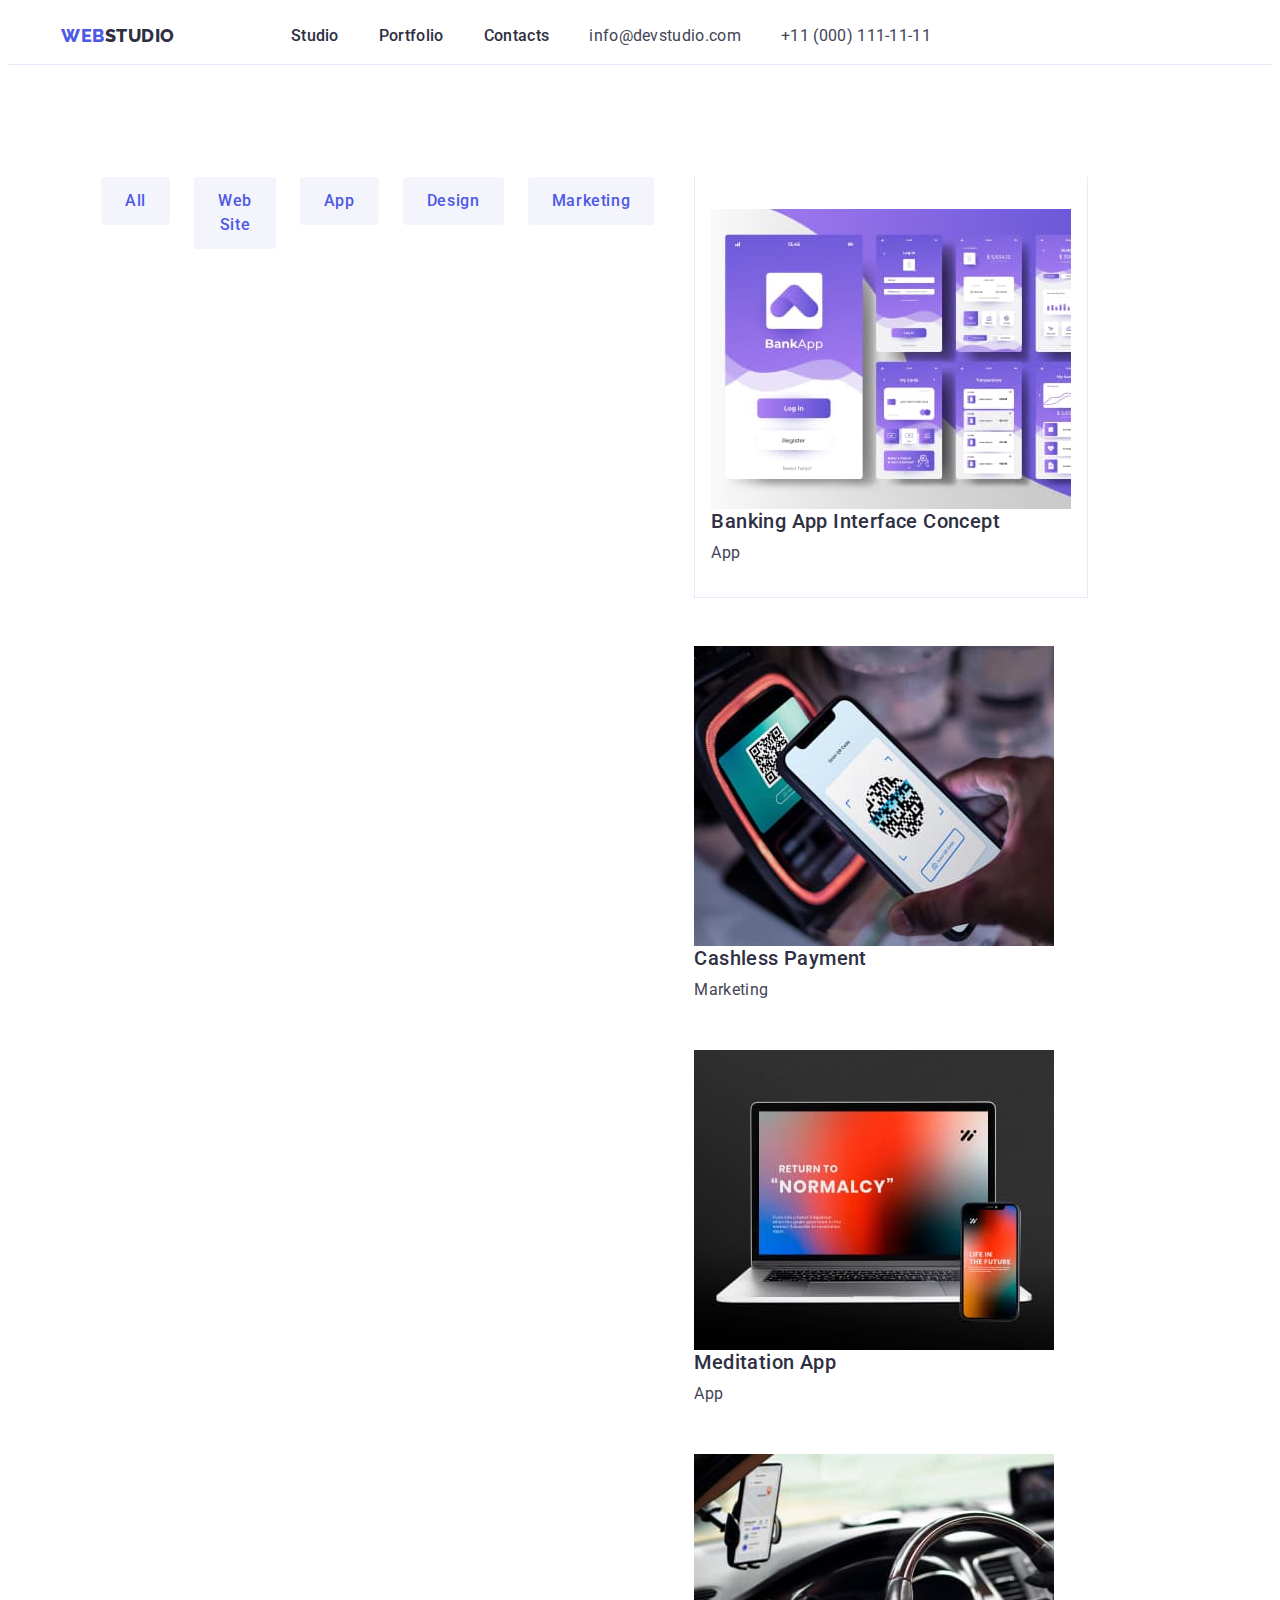
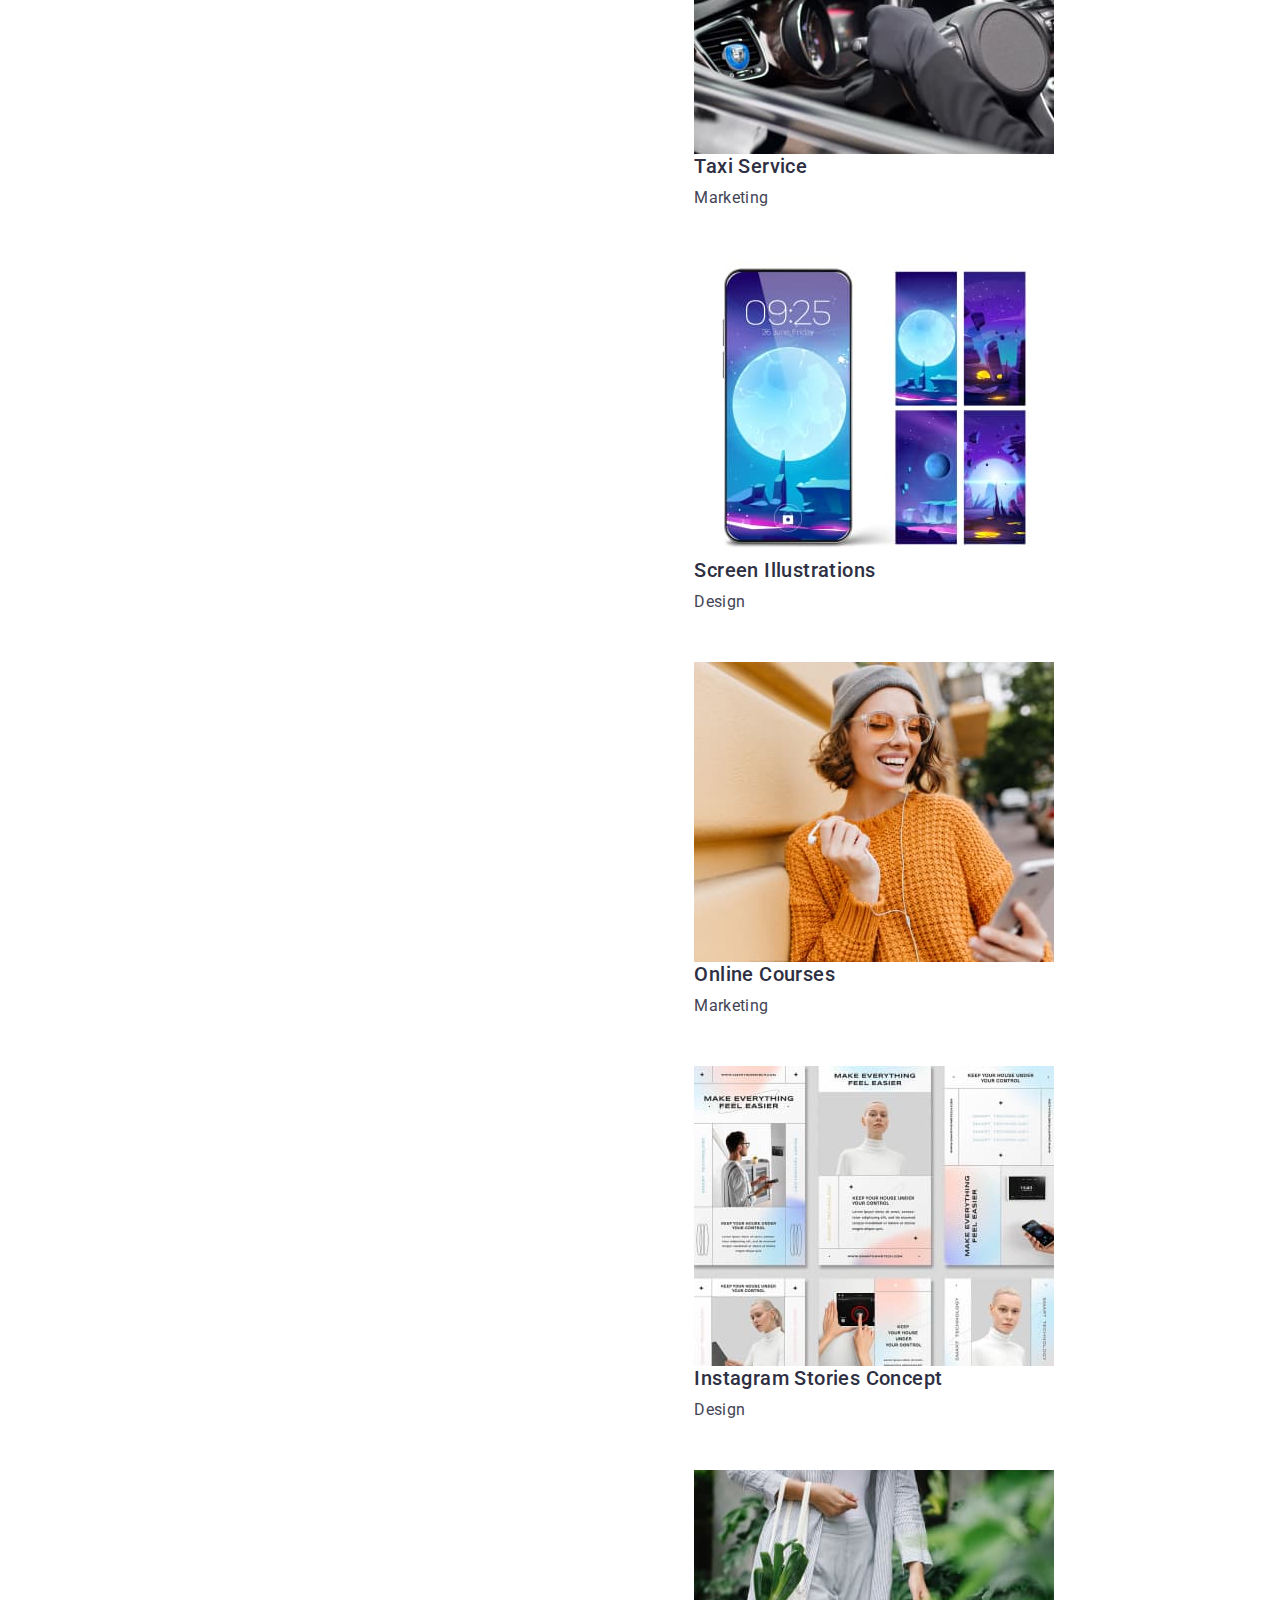
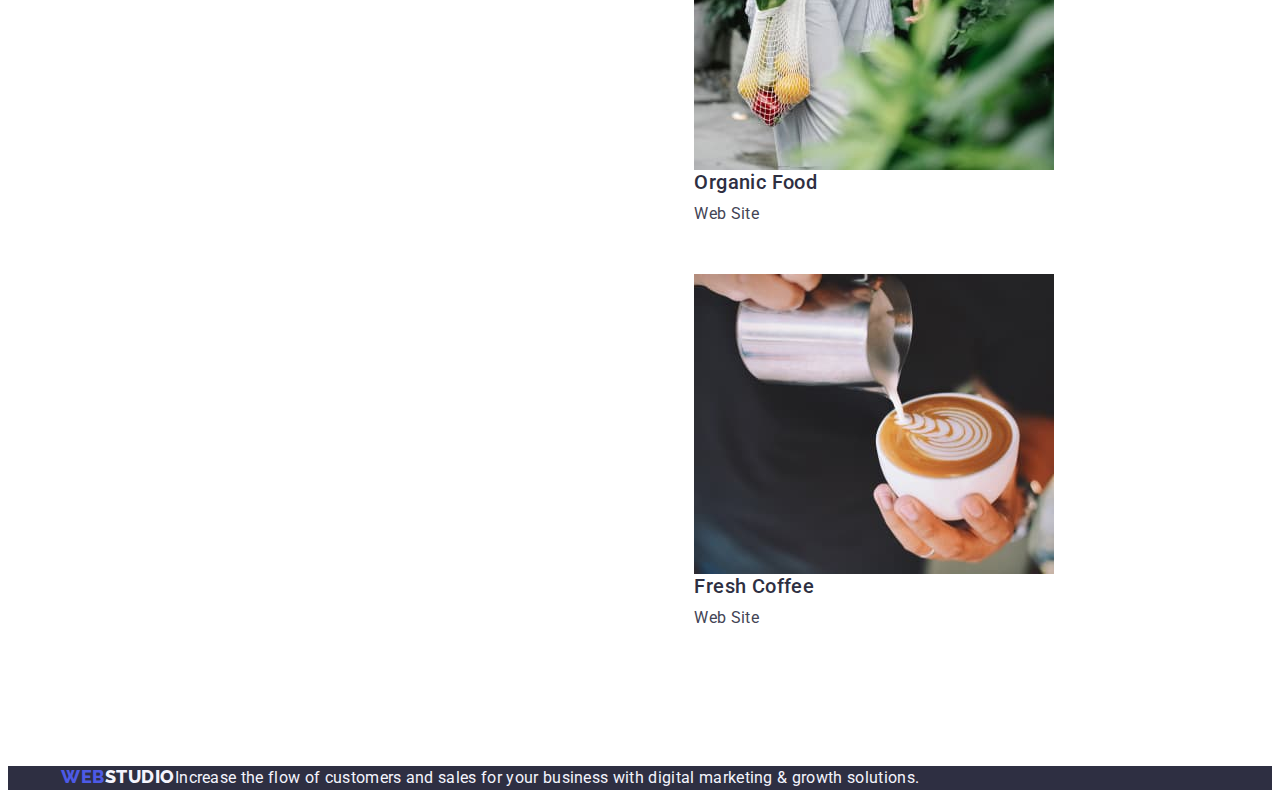
==== portfolio.html @ 286b20e5 "addtry padding" ====
<!DOCTYPE html>
<html lang="en">
<head>
    <meta charset="UTF-8">
    <meta name="viewport" content="width=device-width, initial-scale=1.0">
<link rel="stylesheet" href="https://cdnjs.cloudflare.com/ajax/libs/modern-normalize/2.0.0/modern-normalize.min.css" integrity="sha512-4xo8blKMVCiXpTaLzQSLSw3KFOVPWhm/TRtuPVc4WG6kUgjH6J03IBuG7JZPkcWMxJ5huwaBpOpnwYElP/m6wg==" crossorigin="anonymous" referrerpolicy="no-referrer" />
    <link rel="stylesheet" href="./css/styles.css">
    <link rel="preconnect" href="https://fonts.googleapis.com">
   <link rel="preconnect" href="https://fonts.gstatic.com" crossorigin>
   <link href="https://fonts.googleapis.com/css2?family=Raleway:wght@800&family=Roboto:wght@400;500;700&display=swap" rel="stylesheet">
    <title>Portfolio</title>
  
</head>
<body>
    <header class="header">
      <div class="container">
    <nav class="header-navigation">
        <a href="./portfolio.html" class="header-logo link">Web<span class="header-logo-studio">Studio</span></a>
        <ul class="header-menu-list list">
          <li class="header-menu-item"><a href="./index.html" class="header-menu-link link">Studio</a></li>
          <li class="header-menu-item"><a  href="./portfolio.html" class="header-menu-link link">Portfolio</a></li>
          <li class="header-menu-item"><a  href="" class="header-menu-link link">Contacts</a></li>
        </ul>
      </nav>       
      <address class="header-address">
        <ul class="header-address-list list">
          <li class="header-address-item">
            <a href="mailto:info@devstudio.com" class="header-address-link link">info@devstudio.com</a>
          </li >
          <li class="header-address-item">
            <a href="tel:+110001111111" class="header-address-link link"> +11 (000) 111-11-11</a></li>
        </ul>
      </address> 
      </div>  
    </header>
    <main class="main">
       
        <!-- section 1 -->
        <section class="hero">
          <div class="container">
    <h1  class="visually-hidden">buttons</h1>
        <ul class="section-button-list list">
            <li class="button-item-all"><button class="button-all" type="button">All</button></li>
            <li class="button-item"><button class="button-all" type="button">Web Site</button></li>
            <li class="button-item"><button class="button-all" type="button">App</button></li>
            <li class="button-item"><button class="button-all" type="button">Design</button></li>
            <li class="button-item"><button class="button-all" type="button">Marketing</button></li>
        </ul>        
    
        
        <!-- Section 2 -->
    
            <ul class="main-section-list list">
                <li class="main-section-item">
                <div class="div-pictures">
                    <a class="main-section-link link" href="">
                    <img src="./images/stepbystep.jpg" alt="screens" width="360" height="300">
                <h2 class="section-picture-title">Banking App Interface Concept</h2>
            <p class="section-picture-text">App</p></div></a>
                </li>

                <li class="main-section-item">
                  <a class="main-section-link link" href="">
                    <img src="./images/twosmartphons.jpg" alt="smartphons" width="360" height="300">
                <h2 class="section-picture-title">Cashless Payment</h2>
            <p class="section-picture-text">Marketing</p></a></li>

                <li class="main-section-item">
                  <a class="main-section-link link" href="">
                    <img src="./images/laptop.jpg" alt="laptop" width="360" height="300">
                    <h2 class="section-picture-title">Meditation App</h2>
                    <p class="section-picture-text">App</p></a></li>

                <li class="main-section-item">
                  <a class="main-section-link link" href="">
                    <img src="./images/carinside.jpg" alt="carinside" width="360" height="300">
                <h2 class="section-picture-title">Taxi Service</h2>
                <p class="section-picture-text">Marketing</p></a></li>

                <li class="main-section-item">
                  <a class="main-section-link link" href="">
                    <img src="./images/smartphonscreen.jpg" alt="smartphonscreen" width="360" height="300">
                    <h2 class="section-picture-title">Screen Illustrations</h2>
                    <p class="section-picture-text">Design</p></a></li>

                <li class="main-section-item">
                  <a class="main-section-link link" href="">
                    <img src="./images/girl.jpg" alt="girl" width="360" height="300">
                    <h2 class="section-picture-title">Online Courses</h2>
                    <p class="section-picture-text">Marketing</p></a></li>

                <li class="main-section-item">
                  <a class="main-section-link link" href="">
                    <img src="./images/instagram.jpg" alt="screens" width="360" height="300">
                    <h2 class="section-picture-title">Instagram Stories Concept</h2>
                    <p class="section-picture-text">Design</p></a></li>
 
                <li class="main-section-item">
                  <a class="main-section-link link" href="">
                    <img src="./images/food.jpg" alt="food" width="360" height="300">
                    <h2 class="section-picture-title">Organic Food</h2>
                    <p class="section-picture-text">Web Site</p></a></li>

                <li class="main-section-item">
                  <a class="main-section-link link" href="">
                    <img src="./images/coffee.jpg" alt="coffee" width="360" height="300">
                    <h2 class="section-picture-title">Fresh Coffee</h2>
                    <p class="section-picture-text">Web Site</p></a></li>
            </ul>
      
        </section>
       </div>
    </main>
    <footer class="footer">
      <div class="container">
      <a class="footer-link link" href="./index.html">Web<span class="footer-link-studio">Studio</span></a>
      <p class="footer-text">
        Increase the flow of customers and sales for your business with digital
        marketing & growth solutions.
      </p>
      </div>
    </footer>

</body>
</html>
---- css/styles.css ----
:root{--primary-font: 'Roboto', sans-serif; --logo-font: 'Raleway', sans-serif;

    --color-slate: #434455;
    --color-navyblue:#2E2F42;
    --color-white: #FFFFFF;
    --color-iris: #4D5AE5;
    --color-cloud: #F4F4FD;
    --color-ocean: #404BBF;
    --color-green:#31d0aa;
    --color-ligth-slate:#8e8f99;
    --color-corn-flower:#e7e9fc;
    --color-navy-blue-modal:#2e2f42;
    --color-grey:#2e2f42;
    --color-dairy:#fcfcfc;

}

.container { 
width: 1158px;
margin:0 auto;
padding-left:15px; 
padding-right:15px;  
display: flex; 
}
 


.visually-hidden {
position: absolute;
width: 1px;
height: 1px;
margin: -1px;
border: 0;
padding: 0;
white-space: nowrap;
clip-path: inset(100%);
clip: rect(0 0 0 0);
overflow: hidden;
}



body {
    font-family:
        'Roboto', sans-serif;
    color:var(--color-slate);
    background-color: var(--color-white);
}

img {display:block;}

.list {
list-style: none;
}
.link {
 text-decoration: none;}
 p,
 h1,
 h2,
 h3,
 h4,
 h5,
 h6 {
    margin-top: 0;
    margin-bottom: 0;
    padding-left: 0;
 }

/* ----------------HEADER-------------------------- */

.header{border-bottom: 1px solid #e7e9fc}

.header-logo{color:var(--color-iris);
    font-family: "Raleway", sans-serif;
    font-size: 18px;
    font-weight: 800;
    line-height: 1.17;
    letter-spacing: 0.03em;
    text-transform: uppercase;
    margin-right:76px;}

.header-logo-studio{color:var(--color-grey);
}
.header-menu-link {color:var(--color-grey);
    font-size: 16px;
    font-weight: 500;
    line-height: 1.5;
    letter-spacing: 0.02em;
    padding: 24px 0;}


    address{font-style:normal;}

.header-menu-link:hover{color: var(--color-ocean);}
.header-menu-link:focus{color: var(--color-ocean);}


.header-address-link:hover{color: var(--color-ocean);}
.header-address-link:focus{color:var(--color-ocean);} 

.header-navigation
{display:flex;
align-items:center; 
}
.header-menu-list .list{

}

.header-menu-item
{
}

.header-address-list
{display:flex;
gap: 40px;}

.header-html .container{

}
   
    
.header-menu-list{
    display:flex;
    gap: 40px;
}
    /* --------------hero-BUTTONS------------------------ */



.section-one {
    background-color:var(--color-navy-blue-modal);
    padding: 188px 0;
}

    .main-one-title{color:var(--color-white);
        text-align: center;
        font-size: 56px;
        line-height: 1.07;
        letter-spacing: 0.02em;
        max-width: 496px;}





   
        .section-one-button{color:var(--color-white);
            font-size: 16px;
            font-family:inherit;
            font-weight: 500;
            line-height: 1.5;
            letter-spacing: 0.04em;
        background-color: var(--color-iris);
        cursor: pointer;
        min-width: 169px;
        height: 56px;
        border:none;
        border-radius: 4px;
    }

        .section-one-button:hover{background-color: var(--color-ocean);}
        .section-one-button:focus{background-color: var(--color-ocean);}

                

        /*------------------ SECTION-TWO----------------- */

        .advantages{
            padding: 120px 0;
        }

.advantages-subtitle{color:var(--color-grey);
    font-size: 20px;
    font-weight: 500;
    line-height: 1.2;
    letter-spacing: 0.02em;
margin-bottom:8px;}


.advantages-text{

    font-size: 16px;
    line-height: 1.5;
    letter-spacing: 0.02em;}

    .advantages-list{
        display:flex;
        gap: 24px;  
    }
    .advantages-item
    {calc((100% - 72px) / 4);
    }

    /* SECTION------THREE----DOING----- */
    .doing{padding-bottom: 120px;}

    .doing-title{color:var(--color-navy-blue-modal);
        text-align: center;
    
        font-size: 36px;
        line-height: 1.11;
        letter-spacing: 0.02em;
        text-transform: capitalize;
        margin-bottom: 72px;}

    .doing-list .list{display: flex;
    gap: 24px;}

        /* SECTION ----FOUR--- OUR--TEAM---- */

    .team{background-color:var(--color-cloud);
    padding:120px 0;}

 .team-title{color:var(--color-navy-blue-modal);
    text-align: center;
    font-size: 36px;
    line-height: 1.11;
    letter-spacing: 0.02em;
    text-transform: capitalize;
    margin-bottom: 72px;
}

    .team-item{background-color:var(--color-white);
    border-radius: 0px 0px 4px 4px;
}

    .team-subtitle{
        color: var(--color-grey);
        text-align: center;
        font-size: 20px;
        font-weight: 500;
        line-height: 1.2;
        letter-spacing: 0.02em;
        margin-bottom: 8px;}

      .team-text{line-height: 1.5;
        letter-spacing: 0.02em;
    text-align:center;}

        .team-list .list{
            display:flex;
            gap:24px;

        }
        .name{
            padding:32px o;
        }


/* ----------FOOTER--------------- */


.footer{
    background: var(--color-navy-blue-modal);}

.footer-link {
    color:var(--color-iris);
    font-family: "Raleway", sans-serif;
    font-size: 18px;
    font-weight: 800;
    line-height: 1.17;
    letter-spacing: 0.03em;
    text-transform: uppercase;
}

.footer-link-studio{
    color: var(--color-cloud);
}
.footer-text{color:var(--color-cloud);
    font-size: 16px;
    line-height: 1.5;
    letter-spacing: 0.02em;}









/*-----------------PORTFOLIO---------------------------- */

/* ----------------HEADER------------------------------- */

.header-address-link {color:var(--color-slate);

    font-size: 16px;
    font-weight: 400;
    line-height: 1.5;
    letter-spacing: 0.02em;}


/* MAIN SECTION-----BUTTONS---------------------- */
.button-all {
    color: var(--color-iris);
    font-family:inherit;
    font-size: 16px;
    font-weight: 500;
    line-height: 1.5;
    letter-spacing: 0.04em;
    background-color: var(--color-cloud);
    cursor: pointer;
}
.button-all:hover {color: var(--color-white); background-color:var(--color-ocean);}
.button-all:focus {color: var(--color-white); background-color:var(--color-ocean);}







/* ------------MAIN SECTION---------NINE----PICTURES---------- */

 .section-picture-title {
     color:var(--color-grey);
     font-size: 20px;
     font-weight: 500;
     line-height: 1.2;
     letter-spacing: 0.02em;
     margin-bottom: 8px;
 }

 .section-picture-text{color:var(--color-slate);

    font-size: 16px;
    line-height: 1.5;
    letter-spacing: 0.02em;}

    .hero{padding-top: 96px;
        padding-bottom: 120px;
    }

    .section-button-list{
        display: flex;
        justify-content: center;
        gap: 24px;
        margin-bottom: 72px;
    }
    .button-all{
      padding: 12px 24px;
      border: 1px solid color: var(--color-corn-flower);
      border-radius: 4px;}

    
    .button-item-all:hover{border: 1px solid transparent}
     
    .button-item-all:focus {border: 1px solid transparent}

    .main-section-list {
        display: flex;
        flex-wrap: wrap;
        column-gap: 24px;
        row-gap: 48px;
    } 

    .main-section-item {width: calc ((100% - 48px) / 3);}

    .div-pictures{
        padding: 32px 16px;
        border: 1px solid var(--color-corn-flower);
        border-top: none;
    }
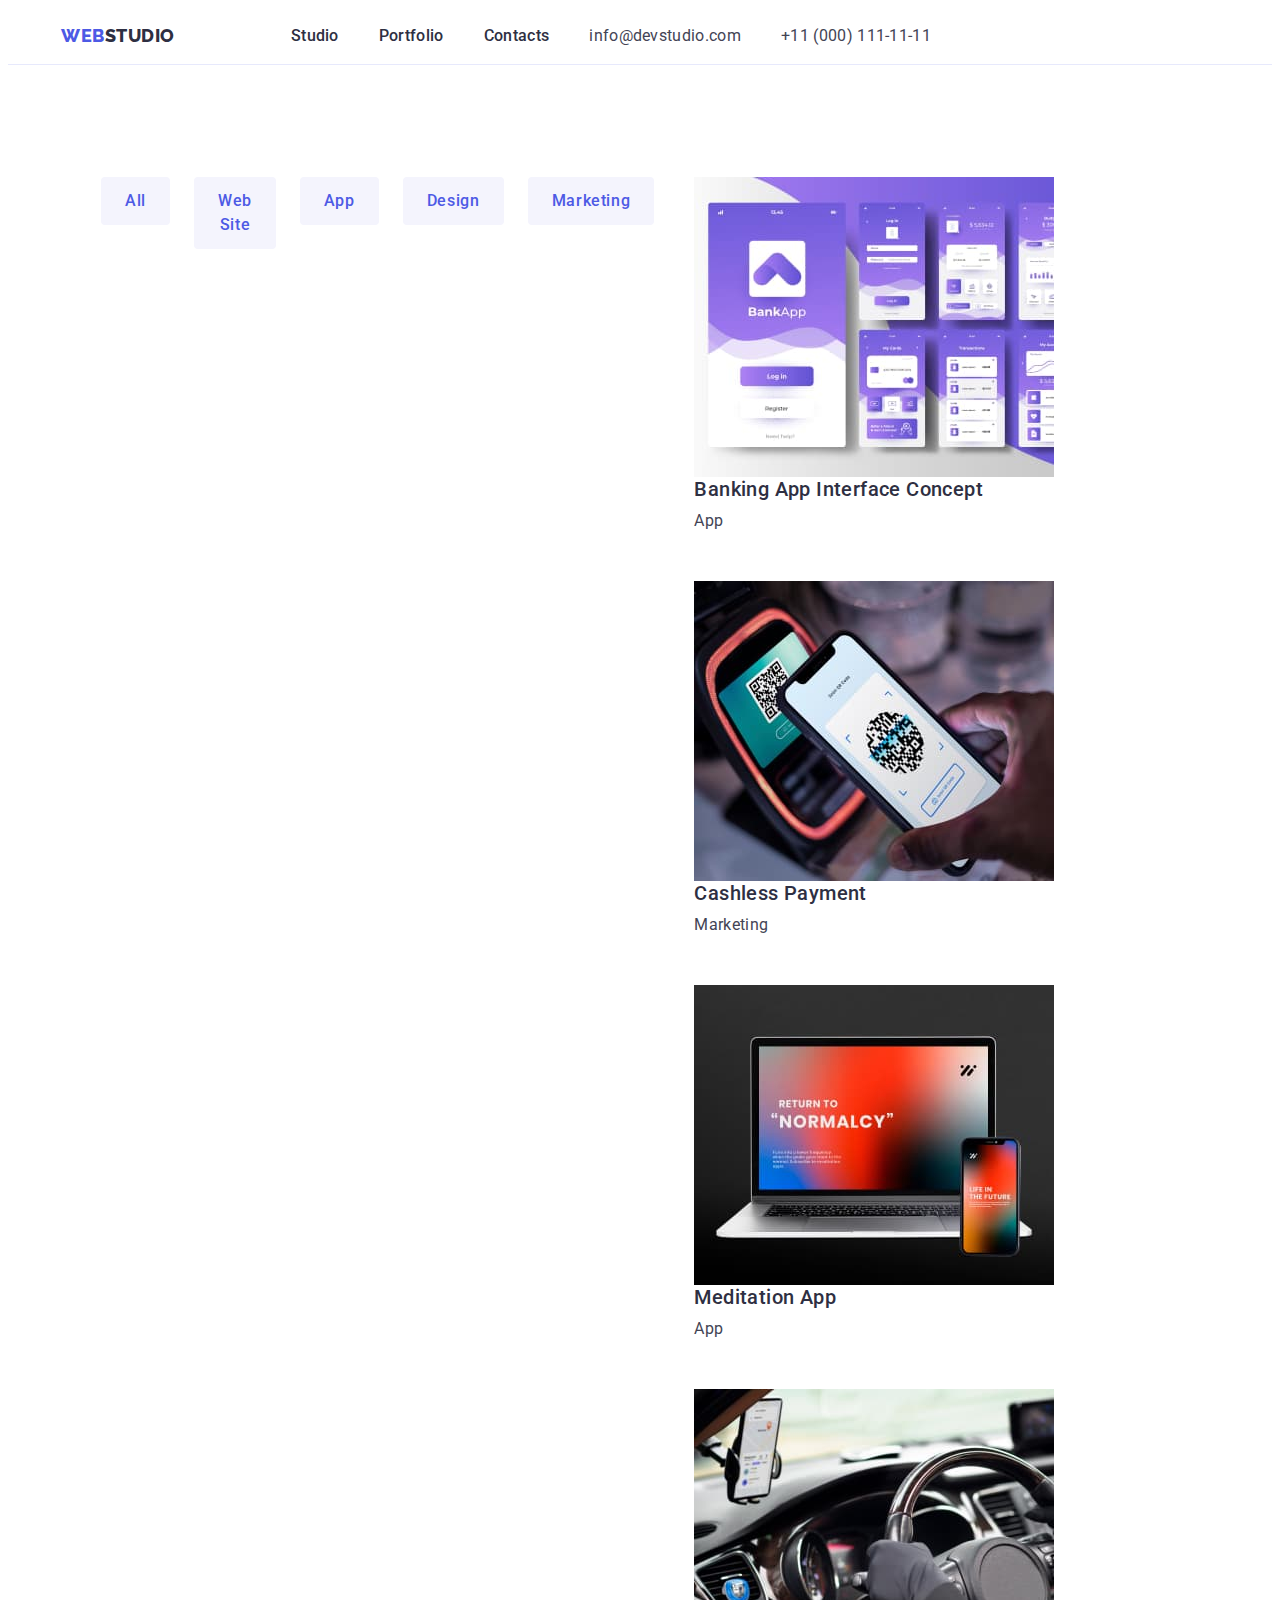
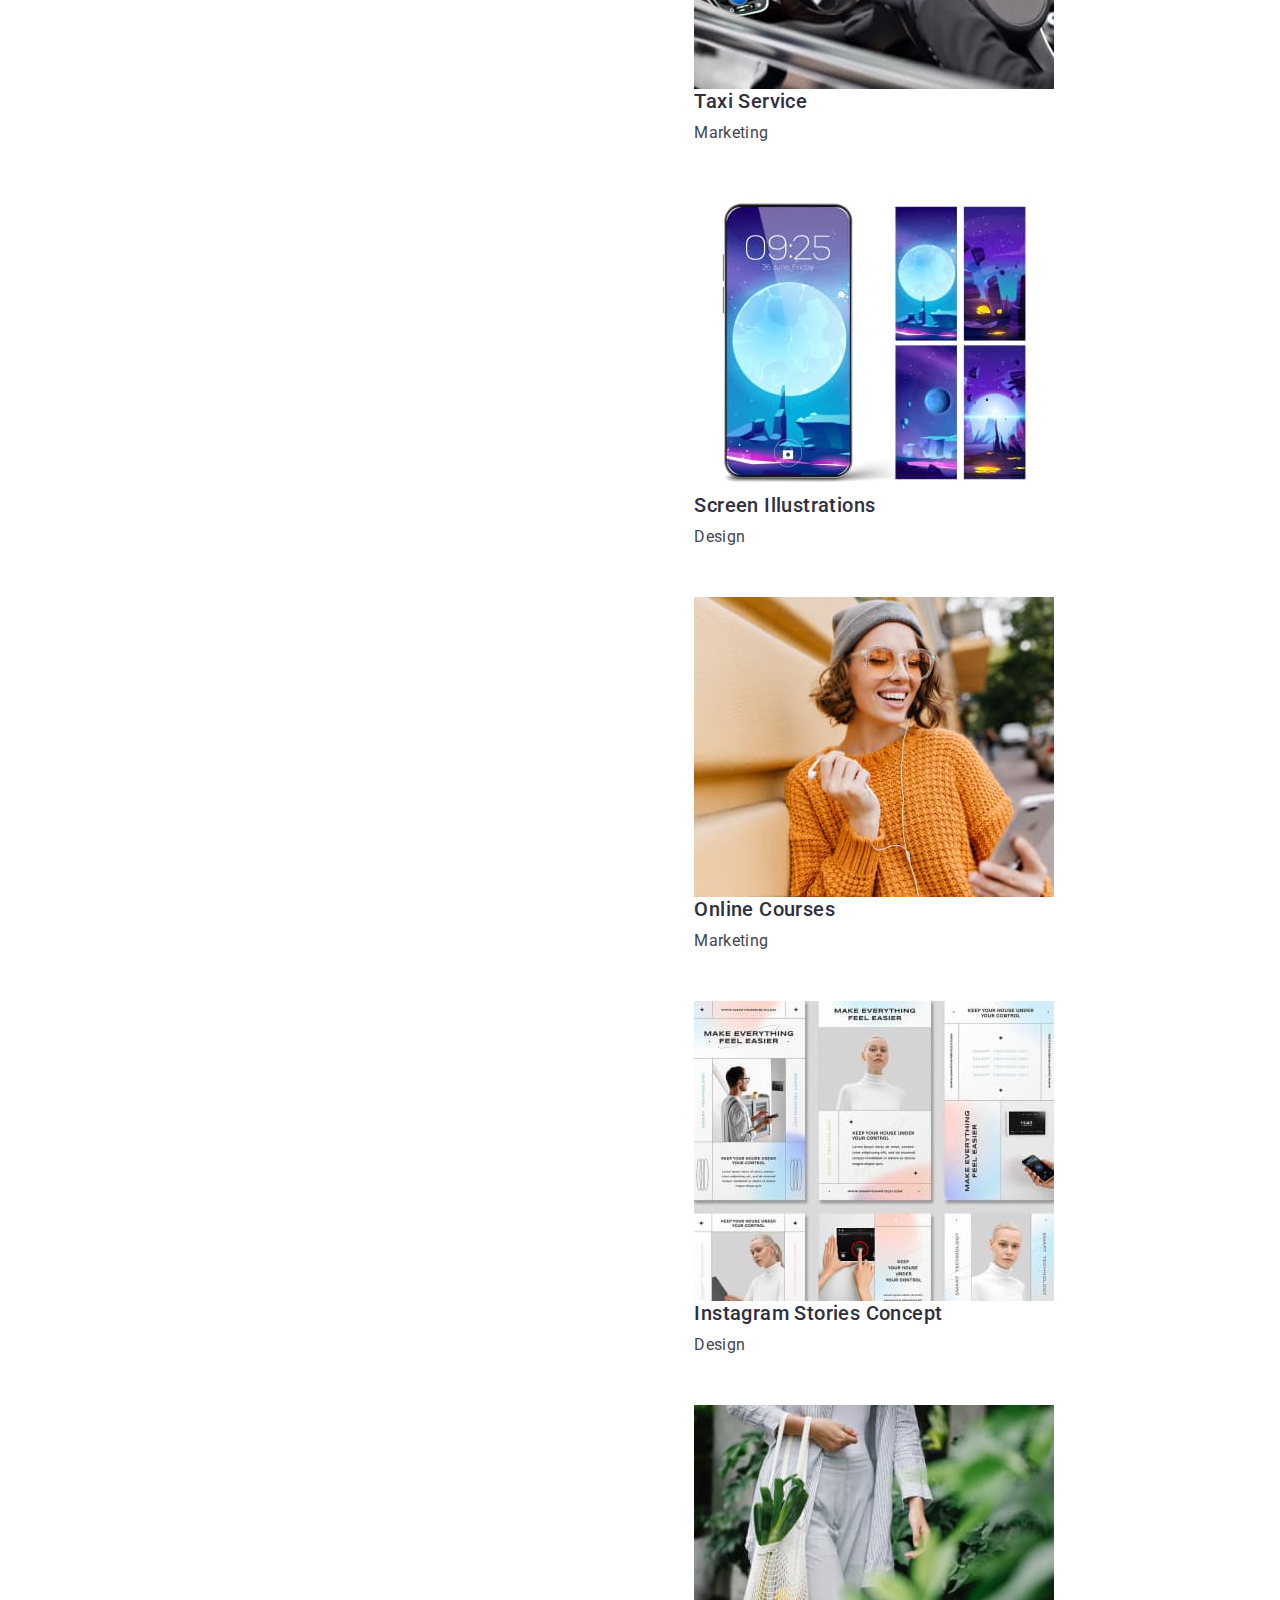
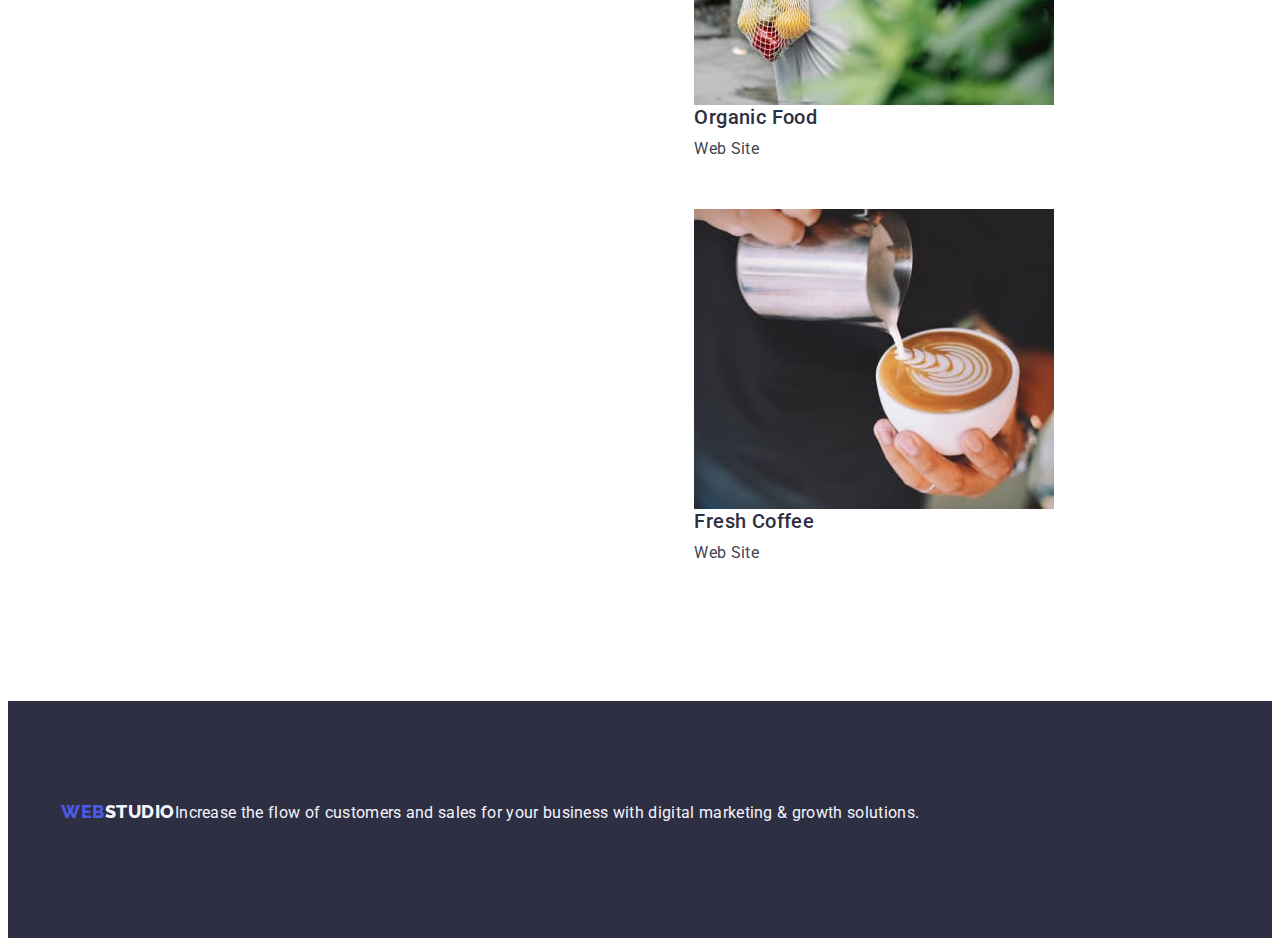
==== commit 83268674: "add html hover" ====
--- a/portfolio.html
+++ b/portfolio.html
@@ -38,9 +38,9 @@
         <!-- section 1 -->
         <section class="hero">
           <div class="container">
-    <h1  class="visually-hidden">buttons</h1>
+           <h1  class="visually-hidden">buttons</h1>
         <ul class="section-button-list list">
-            <li class="button-item-all"><button class="button-all" type="button">All</button></li>
+            <li class="button-item"><button class="button-all" type="button">All</button></li>
             <li class="button-item"><button class="button-all" type="button">Web Site</button></li>
             <li class="button-item"><button class="button-all" type="button">App</button></li>
             <li class="button-item"><button class="button-all" type="button">Design</button></li>
@@ -52,11 +52,10 @@
     
             <ul class="main-section-list list">
                 <li class="main-section-item">
-                <div class="div-pictures">
                     <a class="main-section-link link" href="">
                     <img src="./images/stepbystep.jpg" alt="screens" width="360" height="300">
                 <h2 class="section-picture-title">Banking App Interface Concept</h2>
-            <p class="section-picture-text">App</p></div></a>
+            <p class="section-picture-text">App</p></a>
                 </li>
 
                 <li class="main-section-item">
@@ -107,9 +106,10 @@
                     <h2 class="section-picture-title">Fresh Coffee</h2>
                     <p class="section-picture-text">Web Site</p></a></li>
             </ul>
+          </div>
       
         </section>
-       </div>
+        
     </main>
     <footer class="footer">
       <div class="container">
--- a/css/styles.css
+++ b/css/styles.css
@@ -190,7 +190,7 @@
         gap: 24px;  
     }
     .advantages-item
-    {calc((100% - 72px) / 4);
+    {width: calc ((100% - 72px) / 4);
     }
 
     /* SECTION------THREE----DOING----- */
@@ -205,8 +205,13 @@
         text-transform: capitalize;
         margin-bottom: 72px;}
 
-    .doing-list .list{display: flex;
+    .doing-list {display: flex;
     gap: 24px;}
+
+    .doing-item
+    {width: calc((100% - 48px) / 3);
+
+    }
 
         /* SECTION ----FOUR--- OUR--TEAM---- */
 
@@ -224,6 +229,7 @@
 
     .team-item{background-color:var(--color-white);
     border-radius: 0px 0px 4px 4px;
+    width: calc((100% - 72px) / 4);
 }
 
     .team-subtitle{
@@ -239,13 +245,12 @@
         letter-spacing: 0.02em;
     text-align:center;}
 
-        .team-list .list{
+        .team-list {
             display:flex;
             gap:24px;
-
         }
         .name{
-            padding:32px o;
+            padding: 32px 0;
         }
 
 
@@ -253,7 +258,8 @@
 
 
 .footer{
-    background: var(--color-navy-blue-modal);}
+    background: var(--color-navy-blue-modal);
+    padding: 100px 0;}
 
 .footer-link {
     color:var(--color-iris);
@@ -263,6 +269,9 @@
     line-height: 1.17;
     letter-spacing: 0.03em;
     text-transform: uppercase;
+    display: inline-block;
+    margin-bottom: 16px;
+
 }
 
 .footer-link-studio{
@@ -304,8 +313,11 @@
     background-color: var(--color-cloud);
     cursor: pointer;
 }
-.button-all:hover {color: var(--color-white); background-color:var(--color-ocean);}
-.button-all:focus {color: var(--color-white); background-color:var(--color-ocean);}
+.bottom-item{
+   border: 1px solid var(--color-corn-flower);
+}
+.button-item:hover {color: var(--color-white); background-color:var(--color-ocean); border: 1px solid transparent;}
+.button-item:focus {color: var(--color-white); background-color:var(--color-ocean); border: 1px solid transparent;}
 
 
 
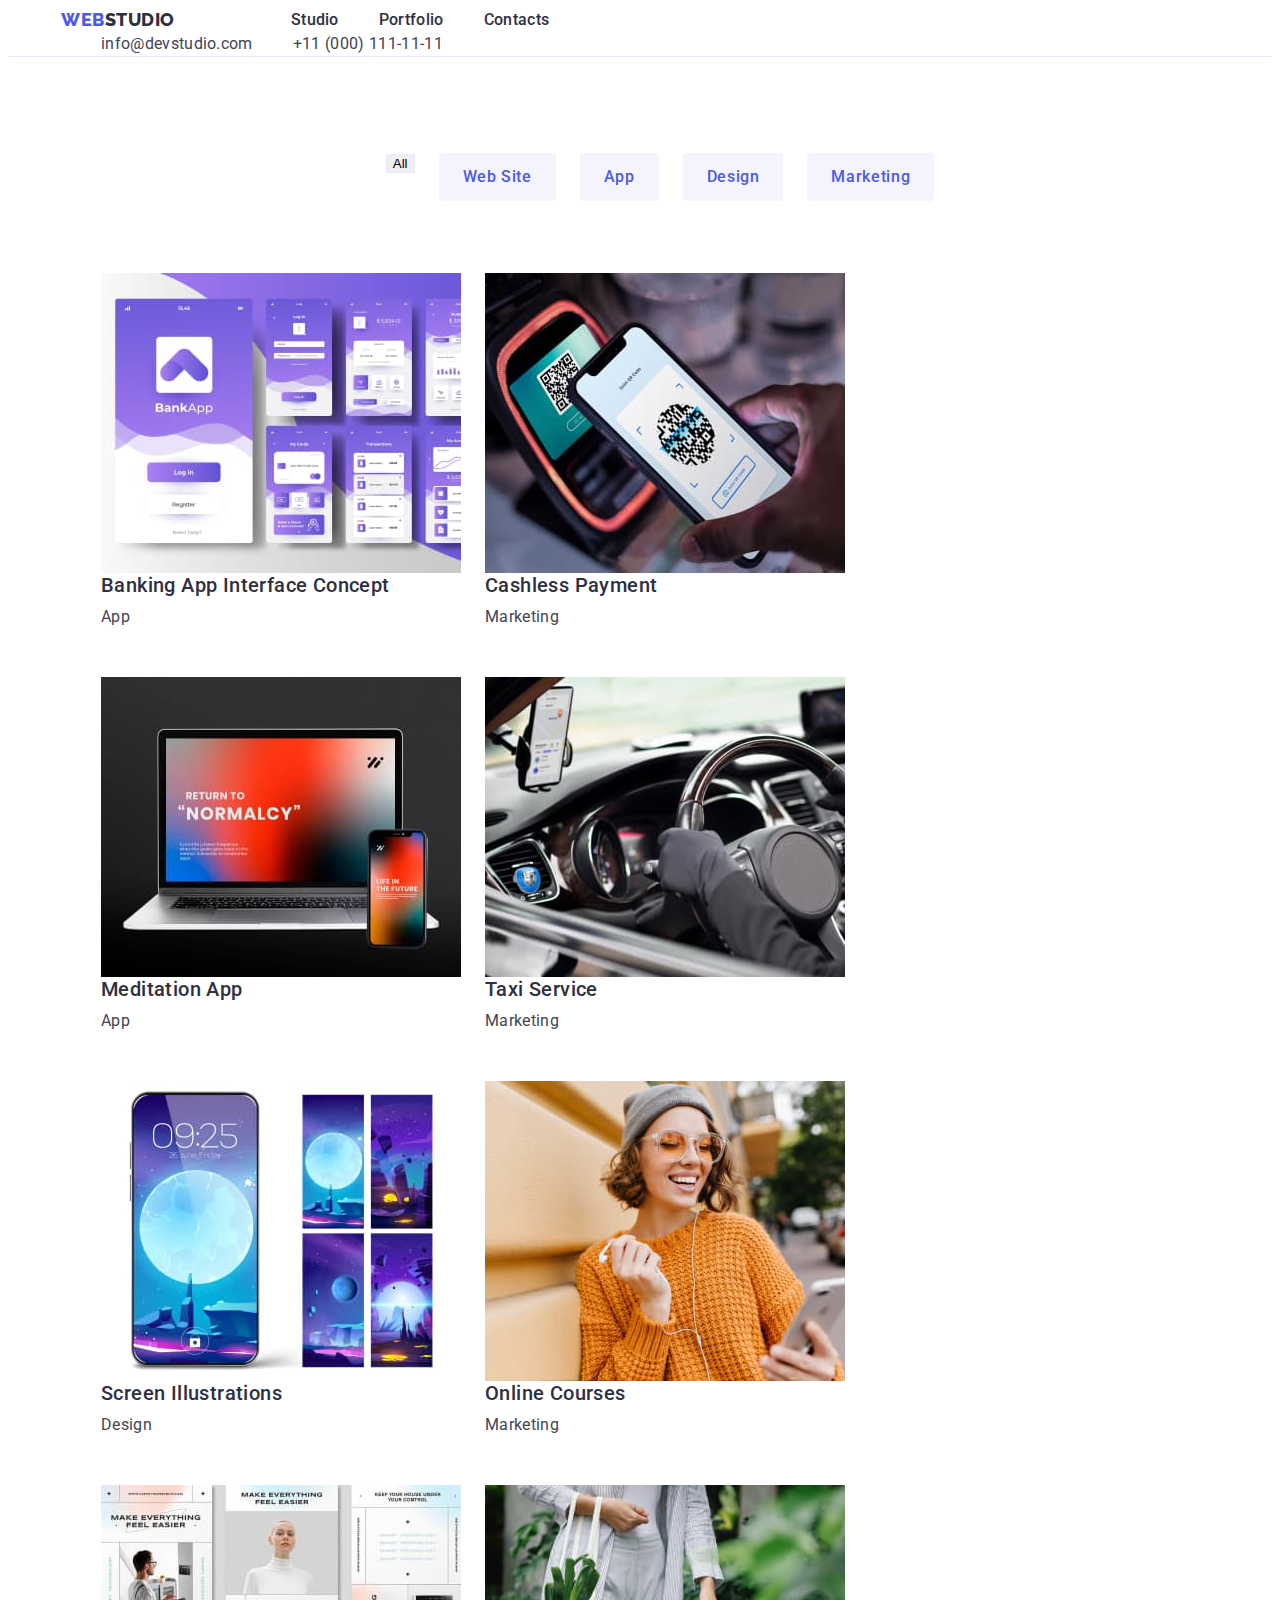
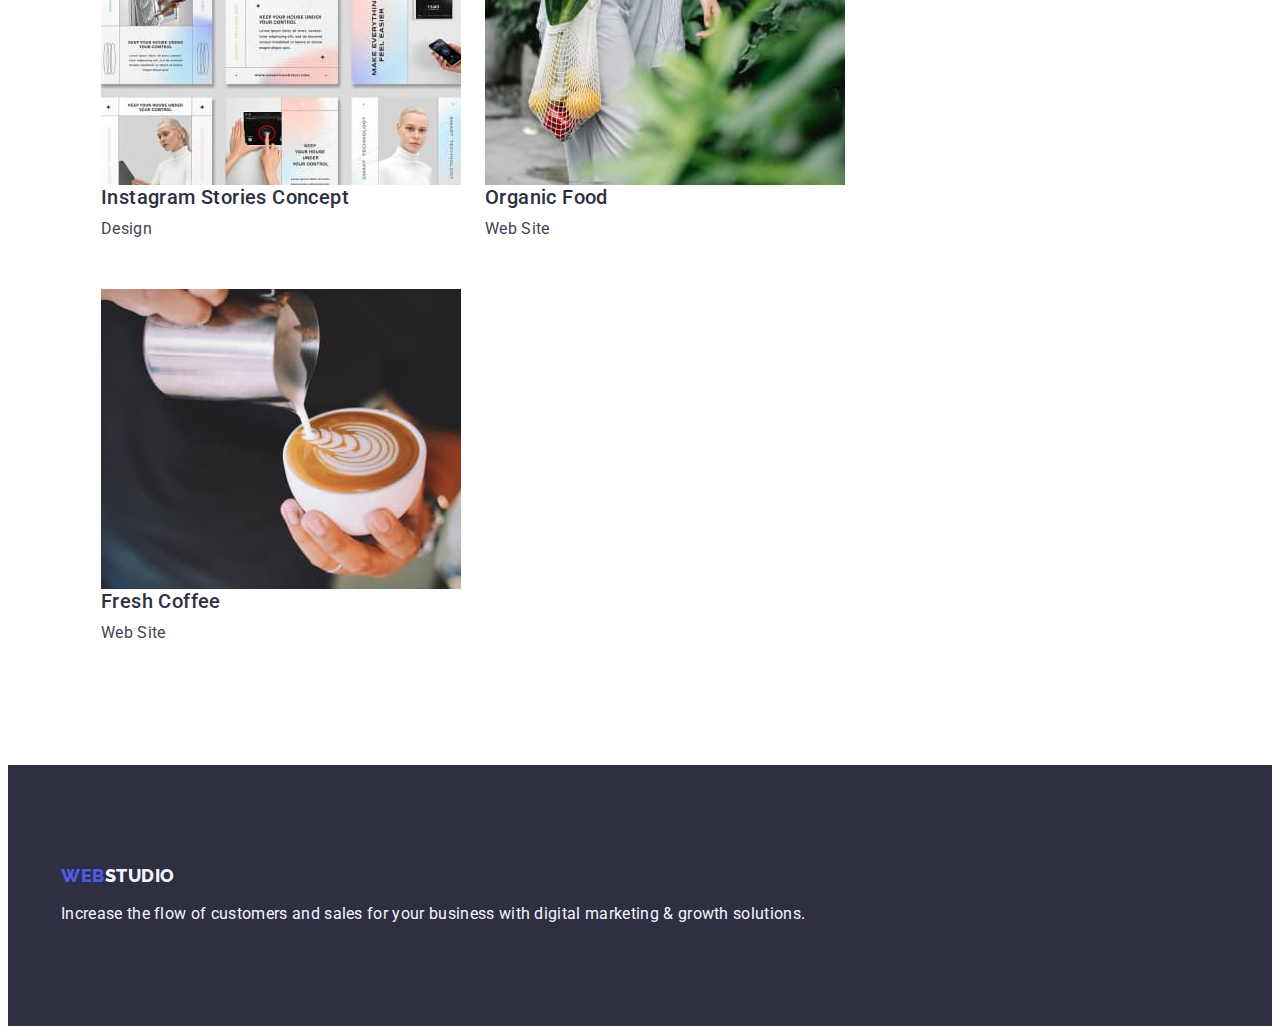
==== commit d7545f5a: "add first" ====
--- a/portfolio.html
+++ b/portfolio.html
@@ -40,7 +40,7 @@
           <div class="container">
            <h1  class="visually-hidden">buttons</h1>
         <ul class="section-button-list list">
-            <li class="button-item"><button class="button-all" type="button">All</button></li>
+            <li class="button-item"><button class="button-all-first" type="button">All</button></li>
             <li class="button-item"><button class="button-all" type="button">Web Site</button></li>
             <li class="button-item"><button class="button-all" type="button">App</button></li>
             <li class="button-item"><button class="button-all" type="button">Design</button></li>
--- a/css/styles.css
+++ b/css/styles.css
@@ -10,7 +10,7 @@
     --color-ocean: #404BBF;
     --color-green:#31d0aa;
     --color-ligth-slate:#8e8f99;
-    --color-corn-flower:#e7e9fc;
+    --color-cornflower:#e7e9fc;
     --color-navy-blue-modal:#2e2f42;
     --color-grey:#2e2f42;
     --color-dairy:#fcfcfc;
@@ -21,8 +21,7 @@
 width: 1158px;
 margin:0 auto;
 padding-left:15px; 
-padding-right:15px;  
-display: flex; 
+padding-right:15px;   
 }
  
 
@@ -65,12 +64,15 @@
  h6 {
     margin-top: 0;
     margin-bottom: 0;
-    padding-left: 0;
  }
 
+ ul, li {margin-top: 0;
+    margin-bottom: 0;
+    padding-left 0;
+}
 /* ----------------HEADER-------------------------- */
 
-.header{border-bottom: 1px solid #e7e9fc}
+.header{border-bottom: 1px solid var(--color-cornflower);}
 
 .header-logo{color:var(--color-iris);
     font-family: "Raleway", sans-serif;
@@ -91,7 +93,9 @@
     padding: 24px 0;}
 
 
-    address{font-style:normal;}
+    address{
+        margin-left: auto;
+        font-style:normal;}
 
 .header-menu-link:hover{color: var(--color-ocean);}
 .header-menu-link:focus{color: var(--color-ocean);}
@@ -116,8 +120,8 @@
 {display:flex;
 gap: 40px;}
 
-.header-html .container{
-
+.header-html {
+display:flex;
 }
    
     
@@ -158,6 +162,8 @@
         height: 56px;
         border:none;
         border-radius: 4px;
+        display:block;
+        ;
     }
 
         .section-one-button:hover{background-color: var(--color-ocean);}
@@ -312,12 +318,12 @@
     letter-spacing: 0.04em;
     background-color: var(--color-cloud);
     cursor: pointer;
-}
-.bottom-item{
-   border: 1px solid var(--color-corn-flower);
-}
-.button-item:hover {color: var(--color-white); background-color:var(--color-ocean); border: 1px solid transparent;}
-.button-item:focus {color: var(--color-white); background-color:var(--color-ocean); border: 1px solid transparent;}
+    
+}
+.button-all-first{border: 1px solid var(--cornflower, #E7E9FC);
+}
+.button-all:hover {color: var(--color-white); background-color:var(--color-ocean); border: 1px solid transparent;}
+.button-all:focus {color: var(--color-white); background-color:var(--color-ocean); border: 1px solid transparent;}
 
 
 
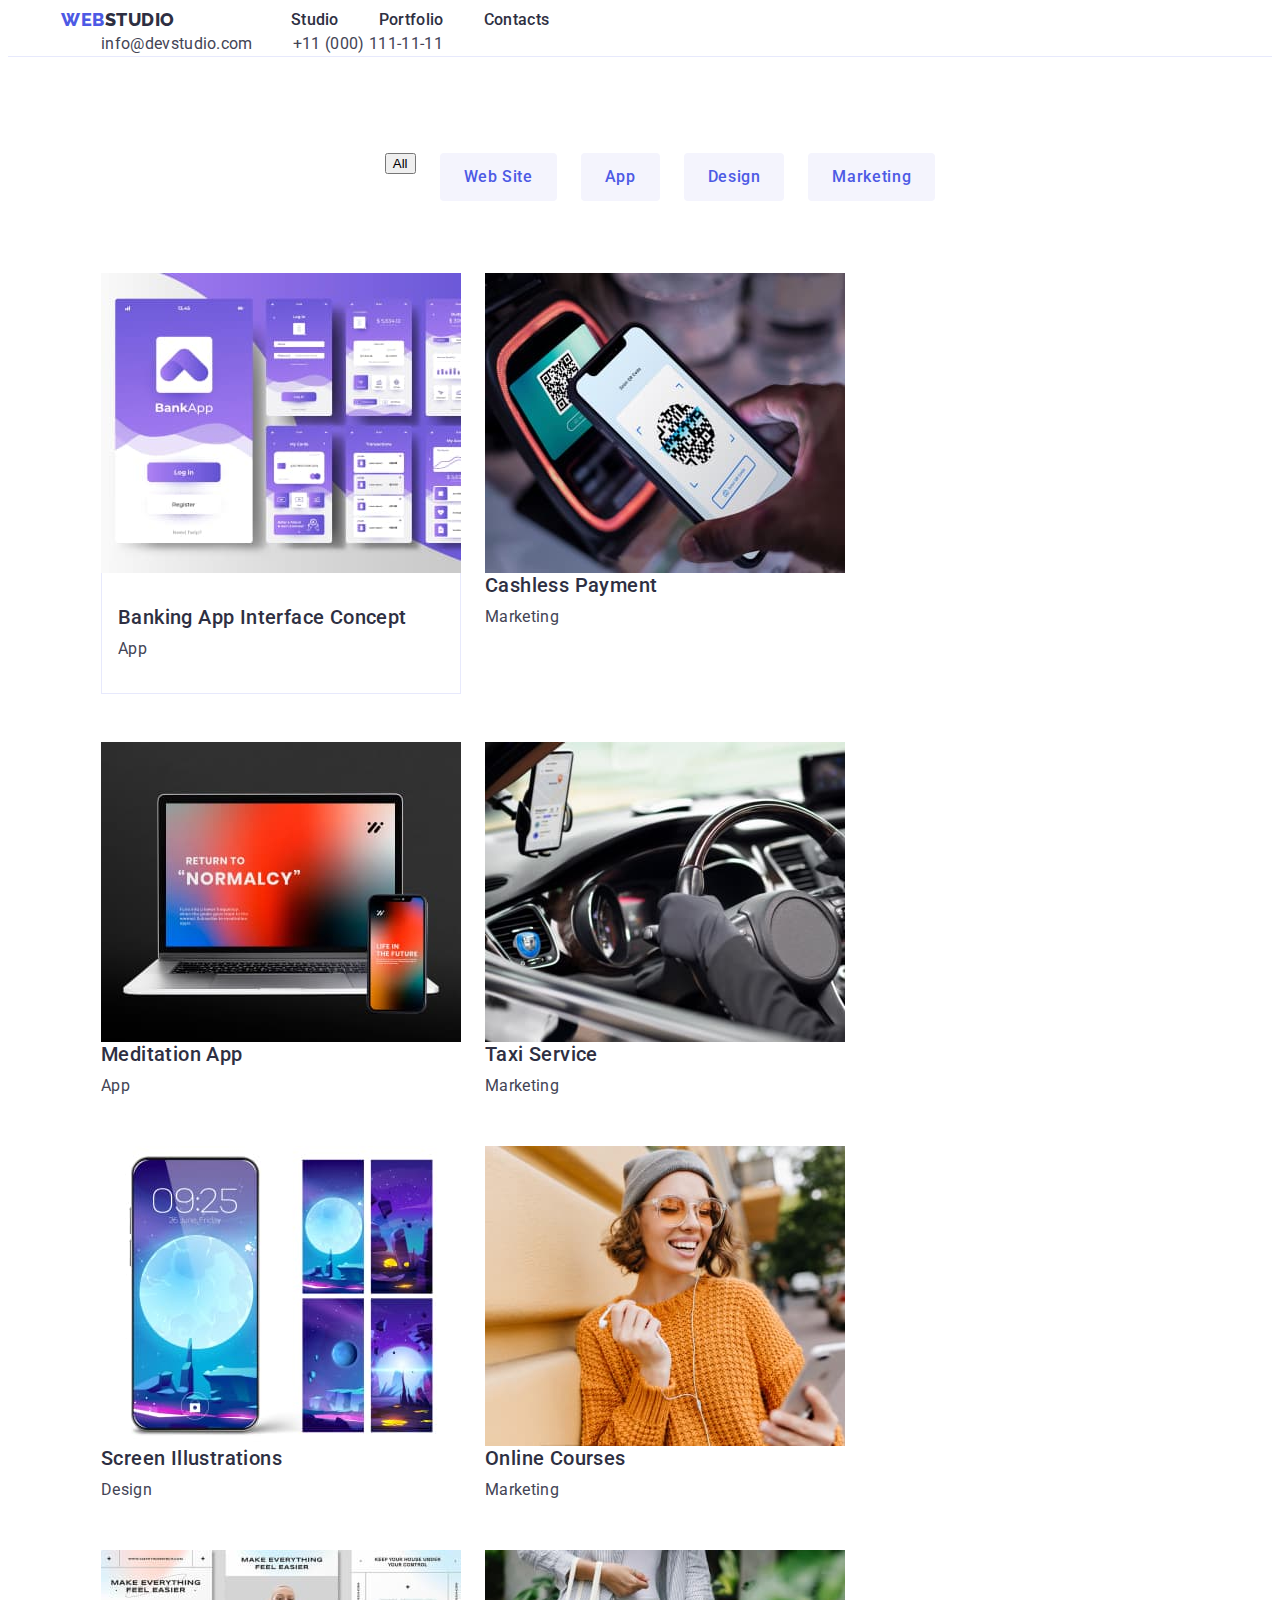
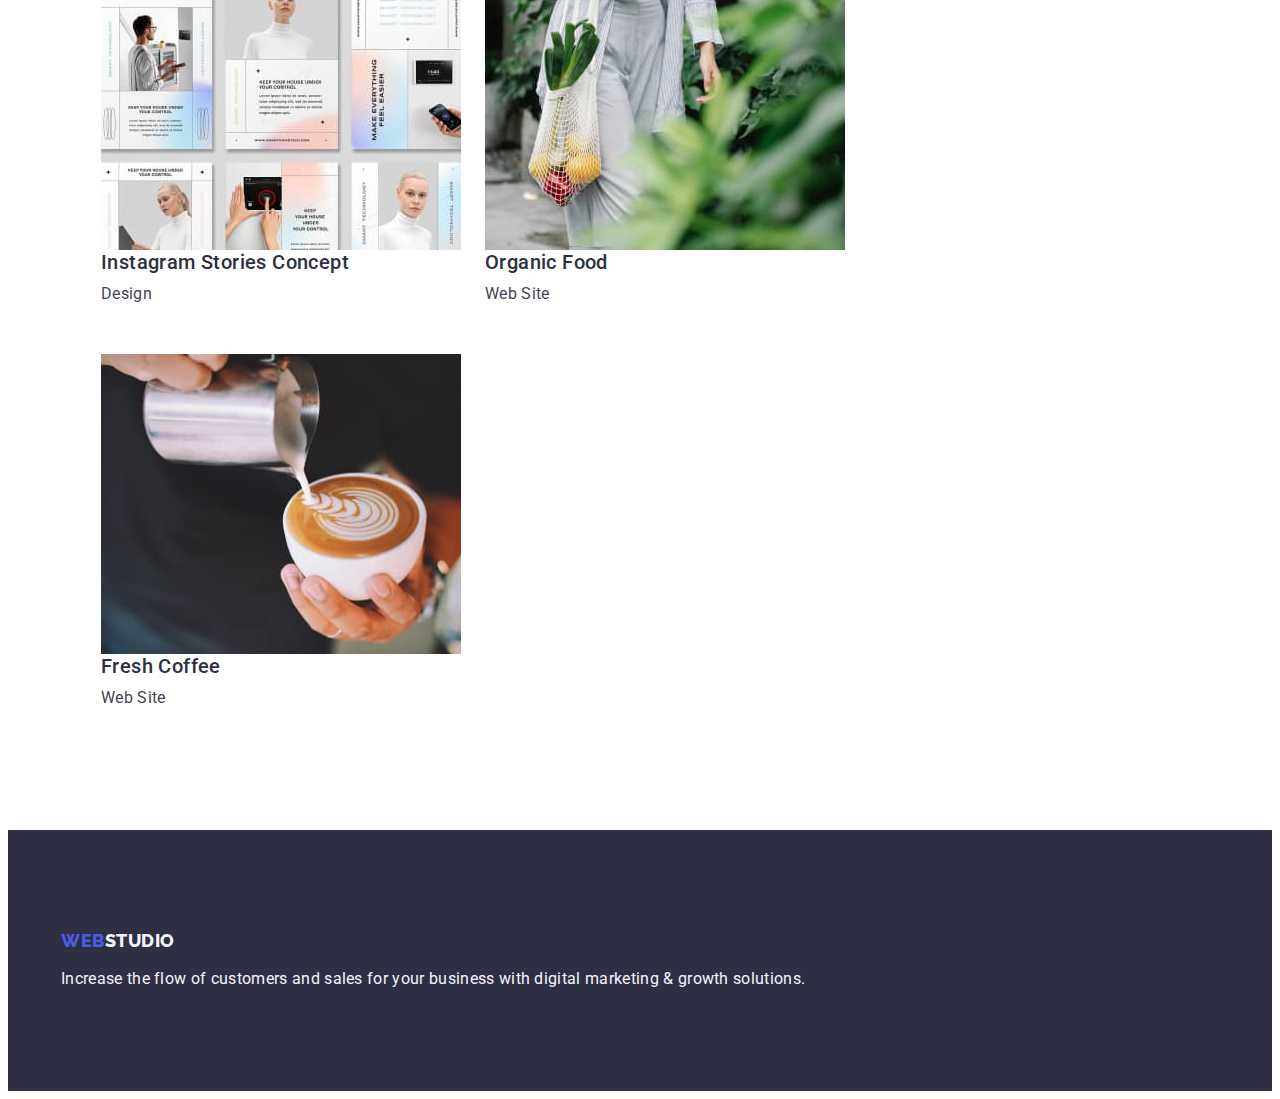
==== commit 071f1598: "add dairy" ====
--- a/portfolio.html
+++ b/portfolio.html
@@ -54,8 +54,8 @@
                 <li class="main-section-item">
                     <a class="main-section-link link" href="">
                     <img src="./images/stepbystep.jpg" alt="screens" width="360" height="300">
-                <h2 class="section-picture-title">Banking App Interface Concept</h2>
-            <p class="section-picture-text">App</p></a>
+                <div class="container-hp"><h2 class="section-picture-title">Banking App Interface Concept</h2>
+            <p class="section-picture-text">App</p></div></a>
                 </li>
 
                 <li class="main-section-item">
--- a/css/styles.css
+++ b/css/styles.css
@@ -317,11 +317,11 @@
     line-height: 1.5;
     letter-spacing: 0.04em;
     background-color: var(--color-cloud);
-    cursor: pointer;
-    
-}
-.button-all-first{border: 1px solid var(--cornflower, #E7E9FC);
-}
+    cursor: pointer;}
+
+.button-all{border: 1px solid var(--cornflower);
+}
+
 .button-all:hover {color: var(--color-white); background-color:var(--color-ocean); border: 1px solid transparent;}
 .button-all:focus {color: var(--color-white); background-color:var(--color-ocean); border: 1px solid transparent;}
 
@@ -377,11 +377,15 @@
 
     .main-section-item {width: calc ((100% - 48px) / 3);}
 
-    .div-pictures{
+   
+    .container-hp{
         padding: 32px 16px;
-        border: 1px solid var(--color-corn-flower);
+        border: 1px solid var(--color-cornflower);
         border-top: none;
-    }
-    
-
-
+
+    }
+    .section-picture-title{
+        margin-bottom: 8px;
+    }
+
+
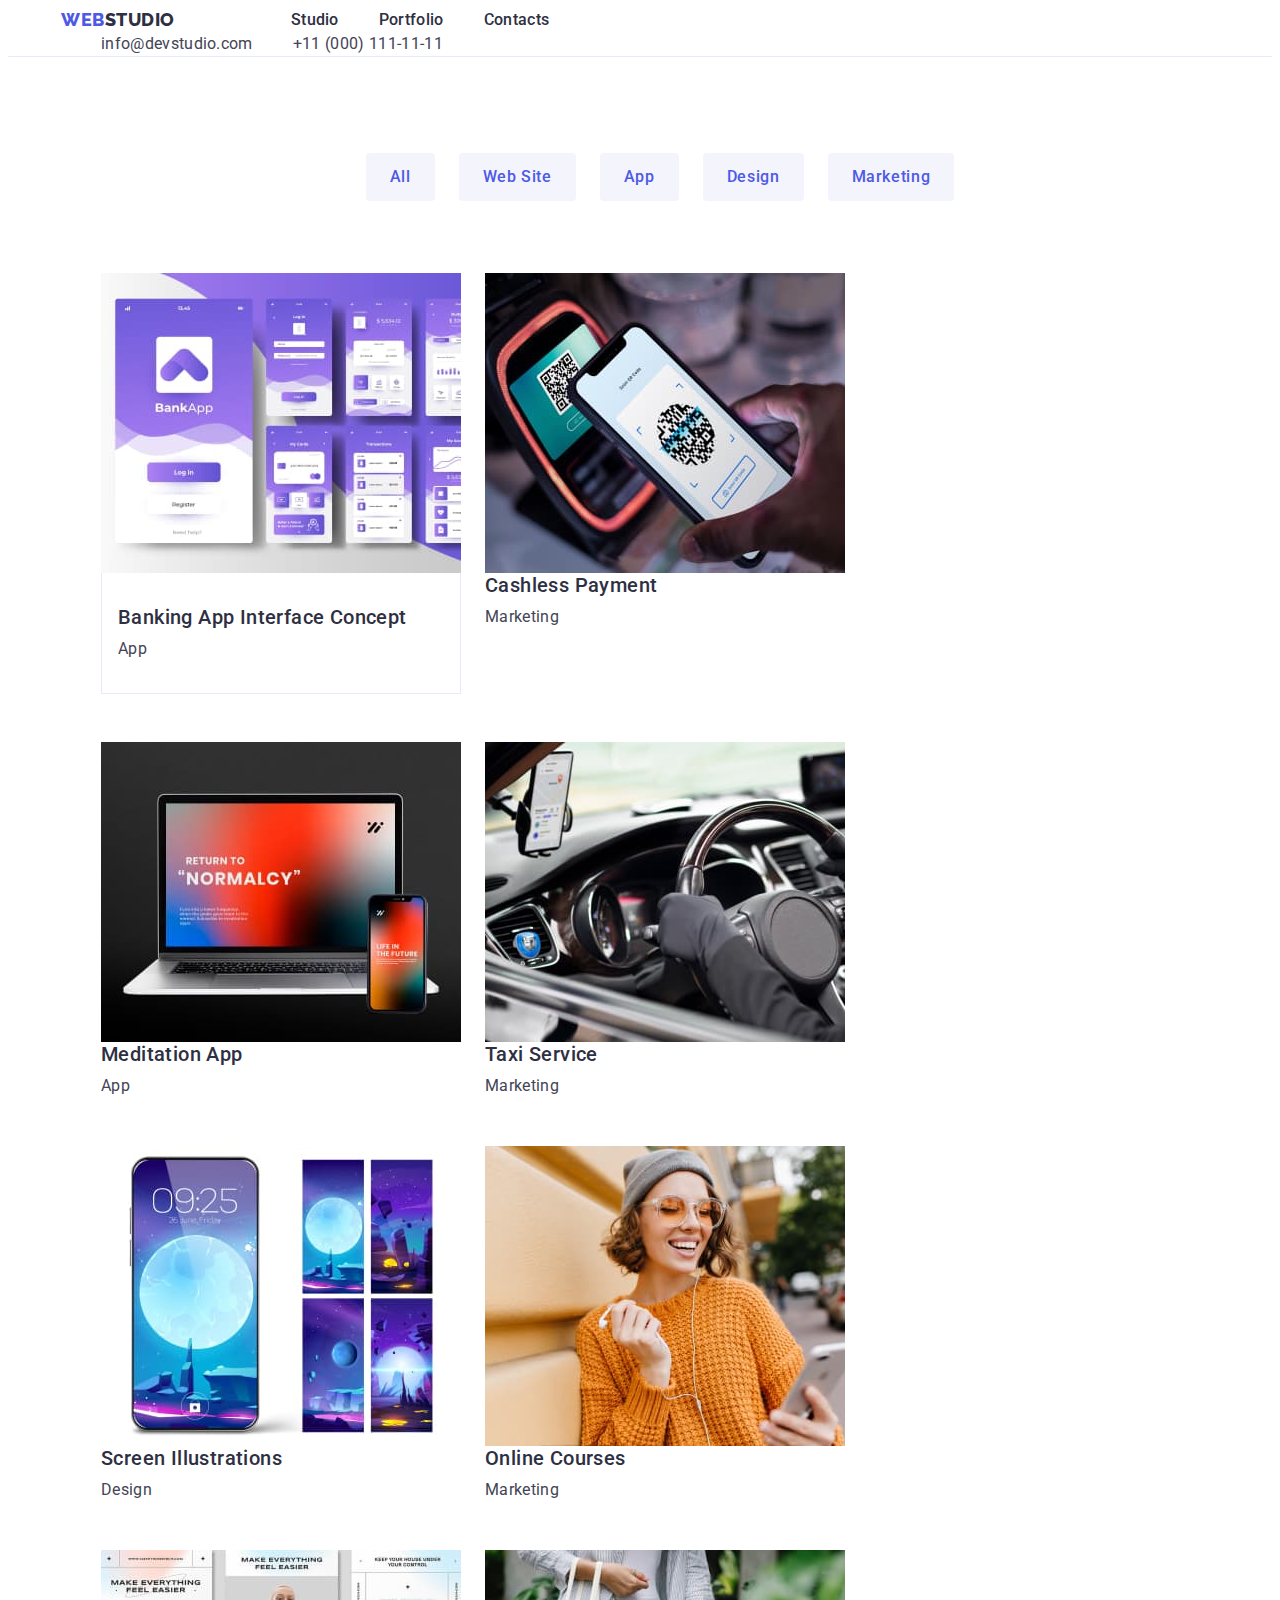
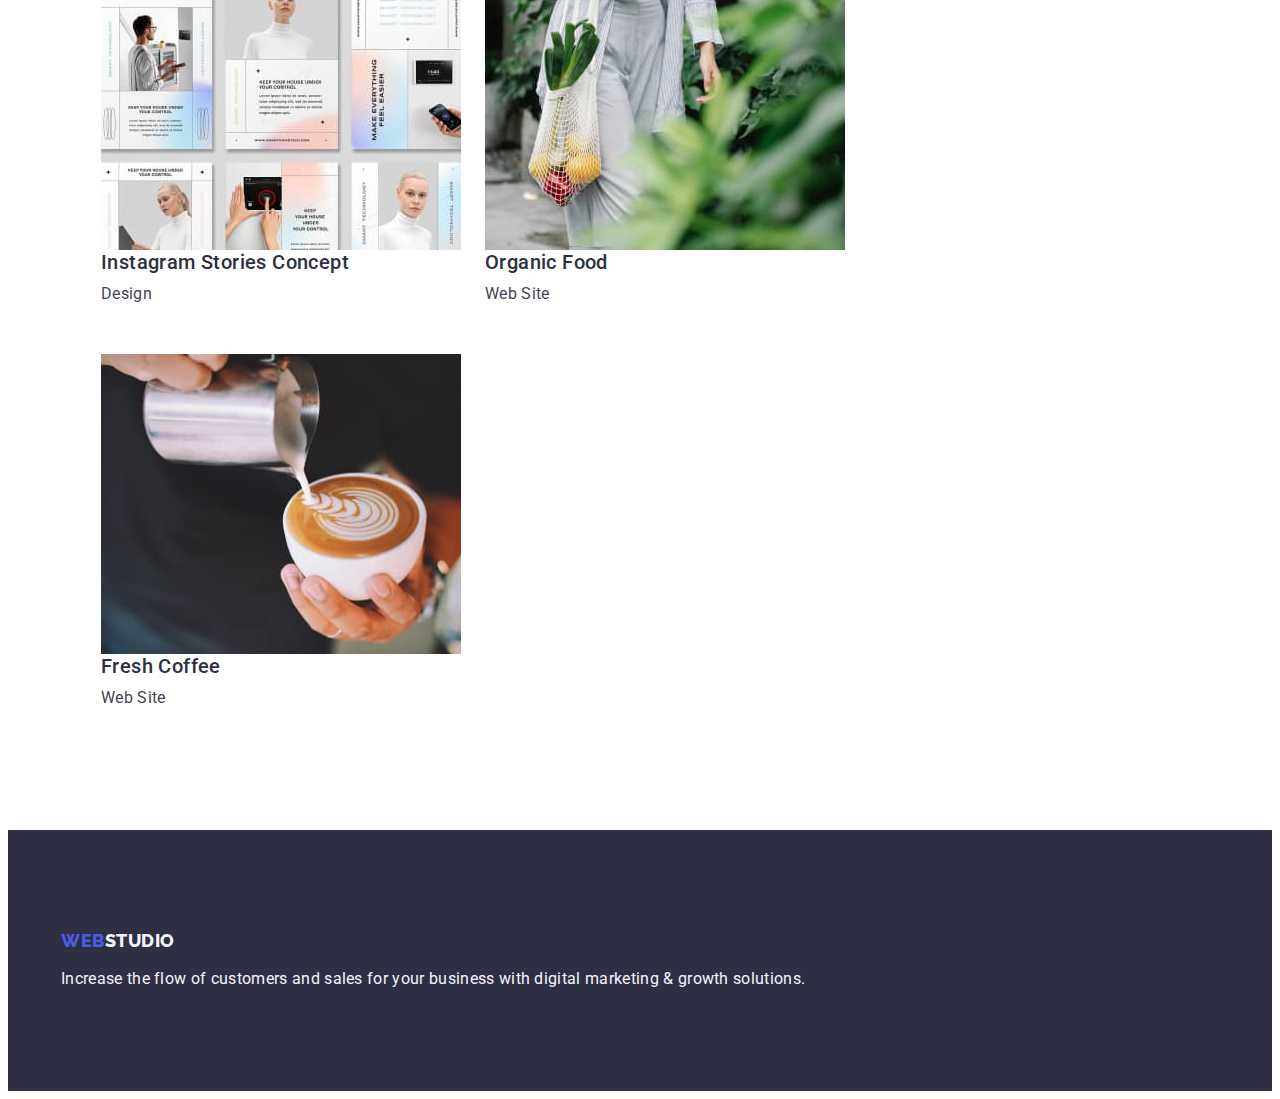
==== commit 07ce952a: "add morning last" ====
--- a/portfolio.html
+++ b/portfolio.html
@@ -40,7 +40,7 @@
           <div class="container">
            <h1  class="visually-hidden">buttons</h1>
         <ul class="section-button-list list">
-            <li class="button-item"><button class="button-all-first" type="button">All</button></li>
+            <li class="button-item"><button class="button-all" type="button">All</button></li>
             <li class="button-item"><button class="button-all" type="button">Web Site</button></li>
             <li class="button-item"><button class="button-all" type="button">App</button></li>
             <li class="button-item"><button class="button-all" type="button">Design</button></li>
--- a/css/styles.css
+++ b/css/styles.css
@@ -319,7 +319,8 @@
     background-color: var(--color-cloud);
     cursor: pointer;}
 
-.button-all{border: 1px solid var(--cornflower);
+.button-all
+{border: 1px solid var(--cornflower);
 }
 
 .button-all:hover {color: var(--color-white); background-color:var(--color-ocean); border: 1px solid transparent;}
@@ -360,7 +361,7 @@
     }
     .button-all{
       padding: 12px 24px;
-      border: 1px solid color: var(--color-corn-flower);
+      border: 1px solid color: var(--color-cornflower);
       border-radius: 4px;}
 
     
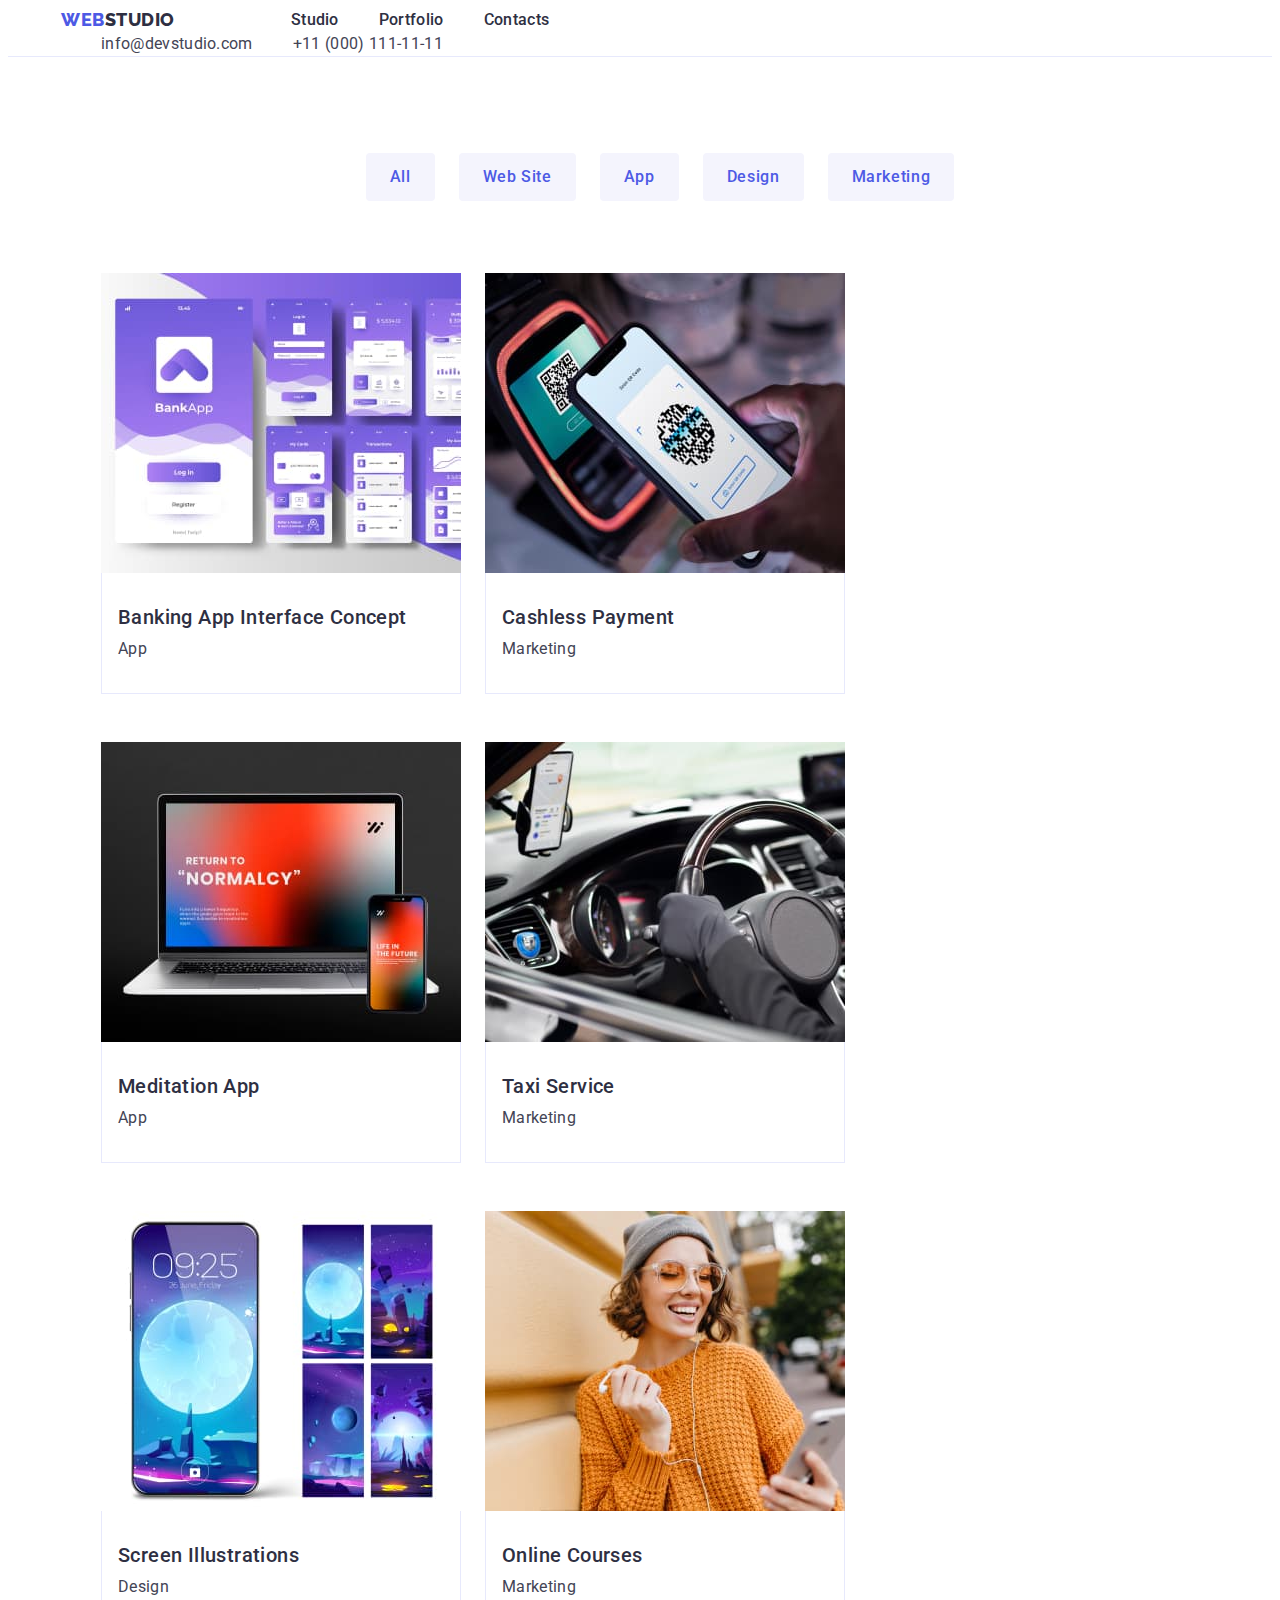
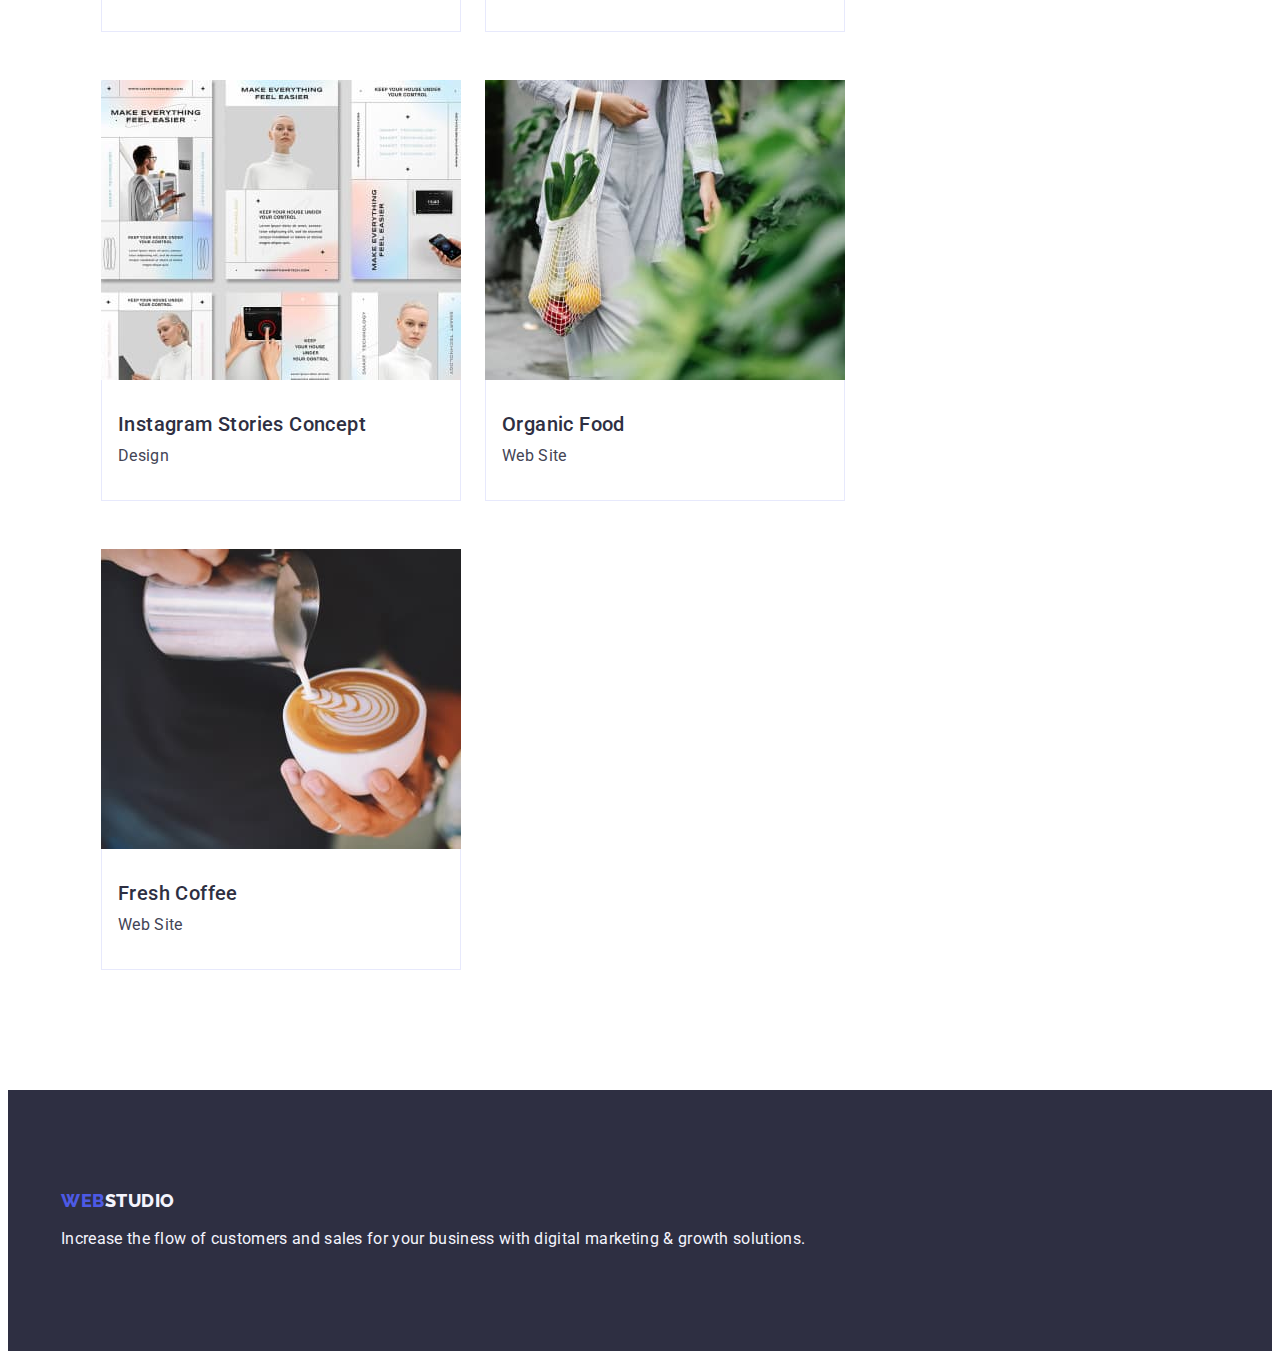
==== commit f61d48ef: "Add all div" ====
--- a/portfolio.html
+++ b/portfolio.html
@@ -61,50 +61,50 @@
                 <li class="main-section-item">
                   <a class="main-section-link link" href="">
                     <img src="./images/twosmartphons.jpg" alt="smartphons" width="360" height="300">
-                <h2 class="section-picture-title">Cashless Payment</h2>
-            <p class="section-picture-text">Marketing</p></a></li>
+               <div class="container-hp"><h2 class="section-picture-title">Cashless Payment</h2>
+            <p class="section-picture-text">Marketing</p></div></a></li>
 
                 <li class="main-section-item">
                   <a class="main-section-link link" href="">
                     <img src="./images/laptop.jpg" alt="laptop" width="360" height="300">
-                    <h2 class="section-picture-title">Meditation App</h2>
-                    <p class="section-picture-text">App</p></a></li>
+                    <div class="container-hp"><h2 class="section-picture-title">Meditation App</h2>
+                    <p class="section-picture-text">App</p></div></a></li>
 
                 <li class="main-section-item">
                   <a class="main-section-link link" href="">
                     <img src="./images/carinside.jpg" alt="carinside" width="360" height="300">
-                <h2 class="section-picture-title">Taxi Service</h2>
-                <p class="section-picture-text">Marketing</p></a></li>
+                <div class="container-hp"><h2 class="section-picture-title">Taxi Service</h2>
+                <p class="section-picture-text">Marketing</p></div></a></li>
 
                 <li class="main-section-item">
                   <a class="main-section-link link" href="">
                     <img src="./images/smartphonscreen.jpg" alt="smartphonscreen" width="360" height="300">
-                    <h2 class="section-picture-title">Screen Illustrations</h2>
-                    <p class="section-picture-text">Design</p></a></li>
+                    <div class="container-hp"><h2 class="section-picture-title">Screen Illustrations</h2>
+                    <p class="section-picture-text">Design</p></div></a></li>
 
                 <li class="main-section-item">
                   <a class="main-section-link link" href="">
                     <img src="./images/girl.jpg" alt="girl" width="360" height="300">
-                    <h2 class="section-picture-title">Online Courses</h2>
-                    <p class="section-picture-text">Marketing</p></a></li>
+                    <div class="container-hp"><h2 class="section-picture-title">Online Courses</h2>
+                    <p class="section-picture-text">Marketing</p></div></a></li>
 
                 <li class="main-section-item">
                   <a class="main-section-link link" href="">
                     <img src="./images/instagram.jpg" alt="screens" width="360" height="300">
-                    <h2 class="section-picture-title">Instagram Stories Concept</h2>
-                    <p class="section-picture-text">Design</p></a></li>
+                    <div class="container-hp"><h2 class="section-picture-title">Instagram Stories Concept</h2>
+                    <p class="section-picture-text">Design</p></div></a></li>
  
                 <li class="main-section-item">
                   <a class="main-section-link link" href="">
                     <img src="./images/food.jpg" alt="food" width="360" height="300">
-                    <h2 class="section-picture-title">Organic Food</h2>
-                    <p class="section-picture-text">Web Site</p></a></li>
+                    <div class="container-hp"><h2 class="section-picture-title">Organic Food</h2>
+                    <p class="section-picture-text">Web Site</p></div></a></li>
 
                 <li class="main-section-item">
                   <a class="main-section-link link" href="">
                     <img src="./images/coffee.jpg" alt="coffee" width="360" height="300">
-                    <h2 class="section-picture-title">Fresh Coffee</h2>
-                    <p class="section-picture-text">Web Site</p></a></li>
+                    <div class="container-hp"><h2 class="section-picture-title">Fresh Coffee</h2>
+                    <p class="section-picture-text">Web Site</p></div></a></li>
             </ul>
           </div>
       
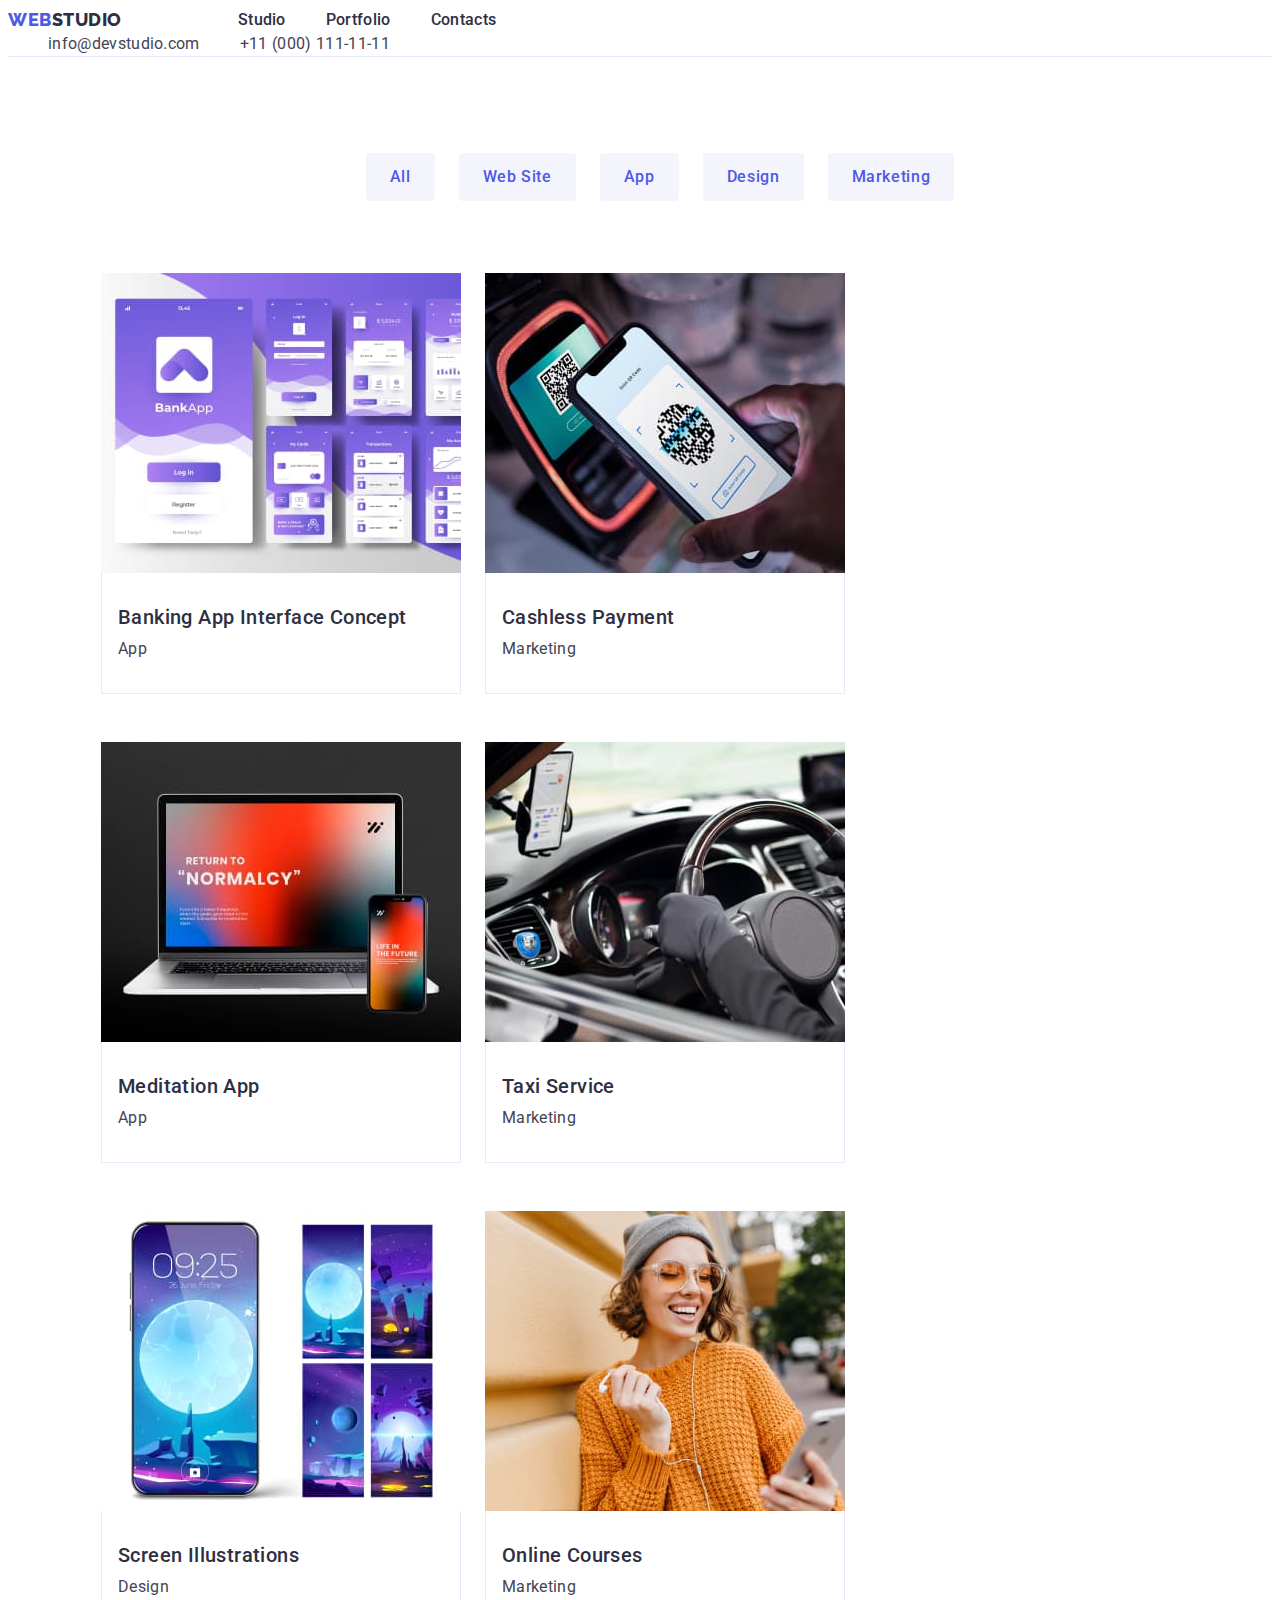
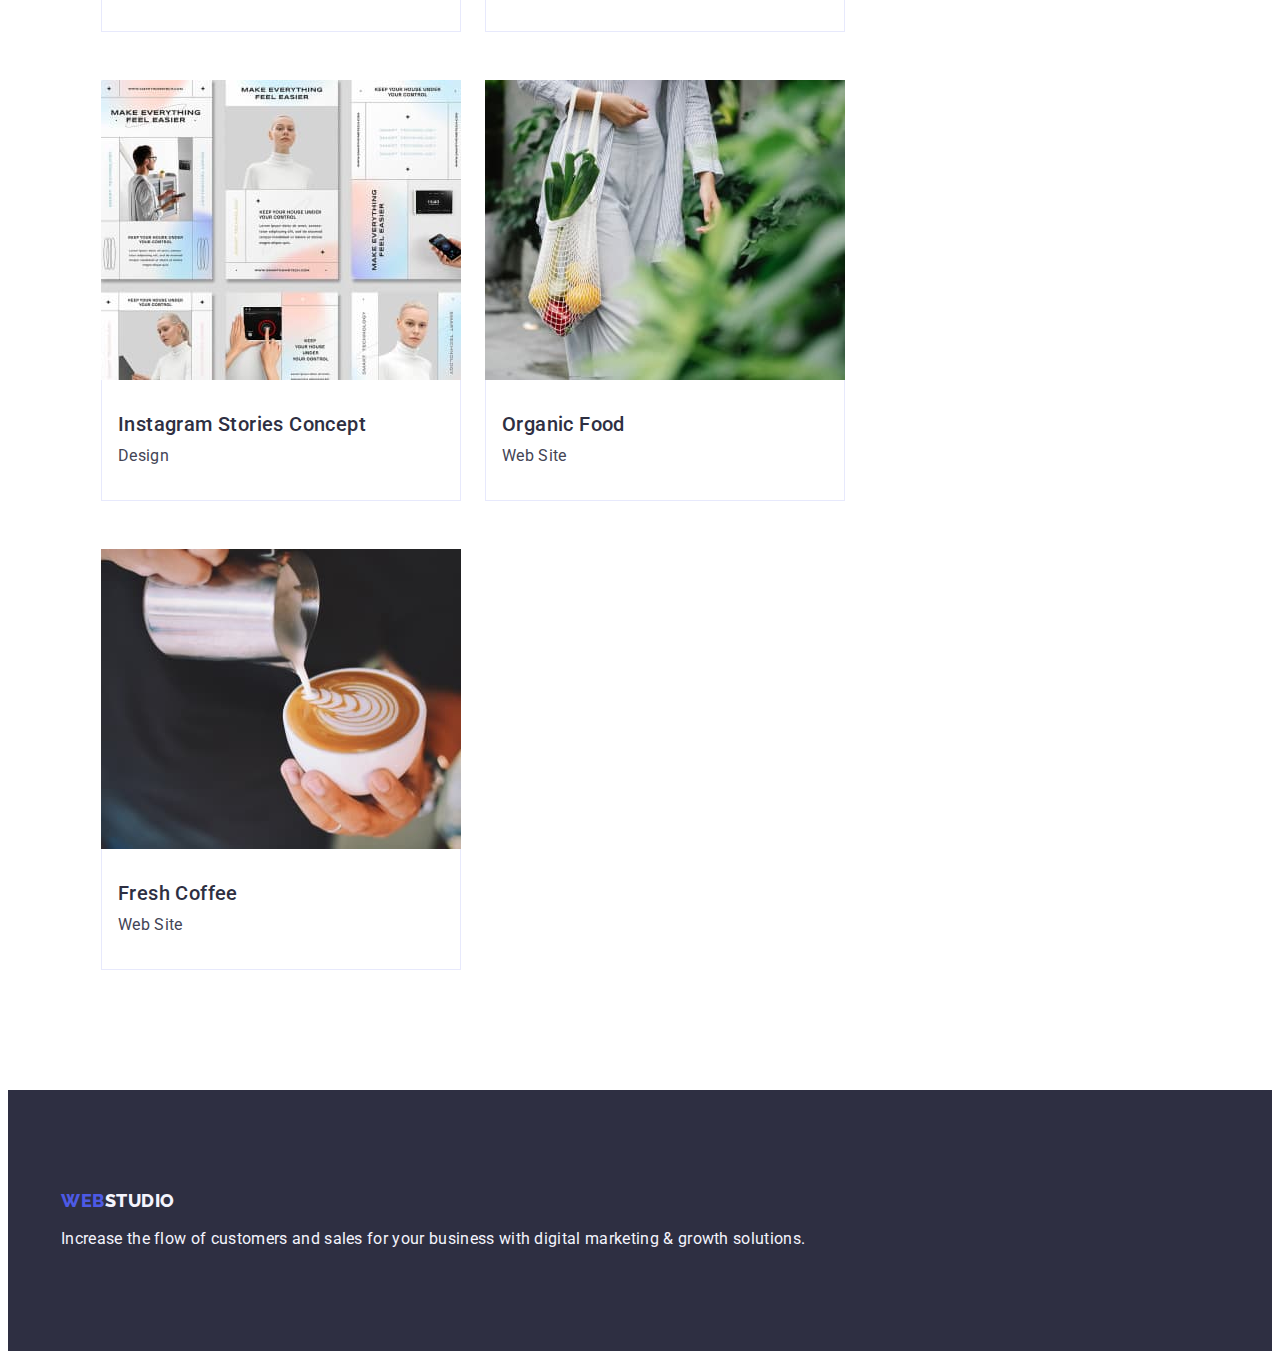
==== commit 8523e7e4: "add header portfolio" ====
--- a/portfolio.html
+++ b/portfolio.html
@@ -13,8 +13,8 @@
 </head>
 <body>
     <header class="header">
-      <div class="container">
-    <nav class="header-navigation">
+      <div class="container-nav-portfolio">
+      <nav class="header-navigation">
         <a href="./portfolio.html" class="header-logo link">Web<span class="header-logo-studio">Studio</span></a>
         <ul class="header-menu-list list">
           <li class="header-menu-item"><a href="./index.html" class="header-menu-link link">Studio</a></li>
--- a/css/styles.css
+++ b/css/styles.css
@@ -307,6 +307,12 @@
     line-height: 1.5;
     letter-spacing: 0.02em;}
 
+.header-address-list{
+    diaplay:flex;
+
+}
+
+    
 
 /* MAIN SECTION-----BUTTONS---------------------- */
 .button-all {
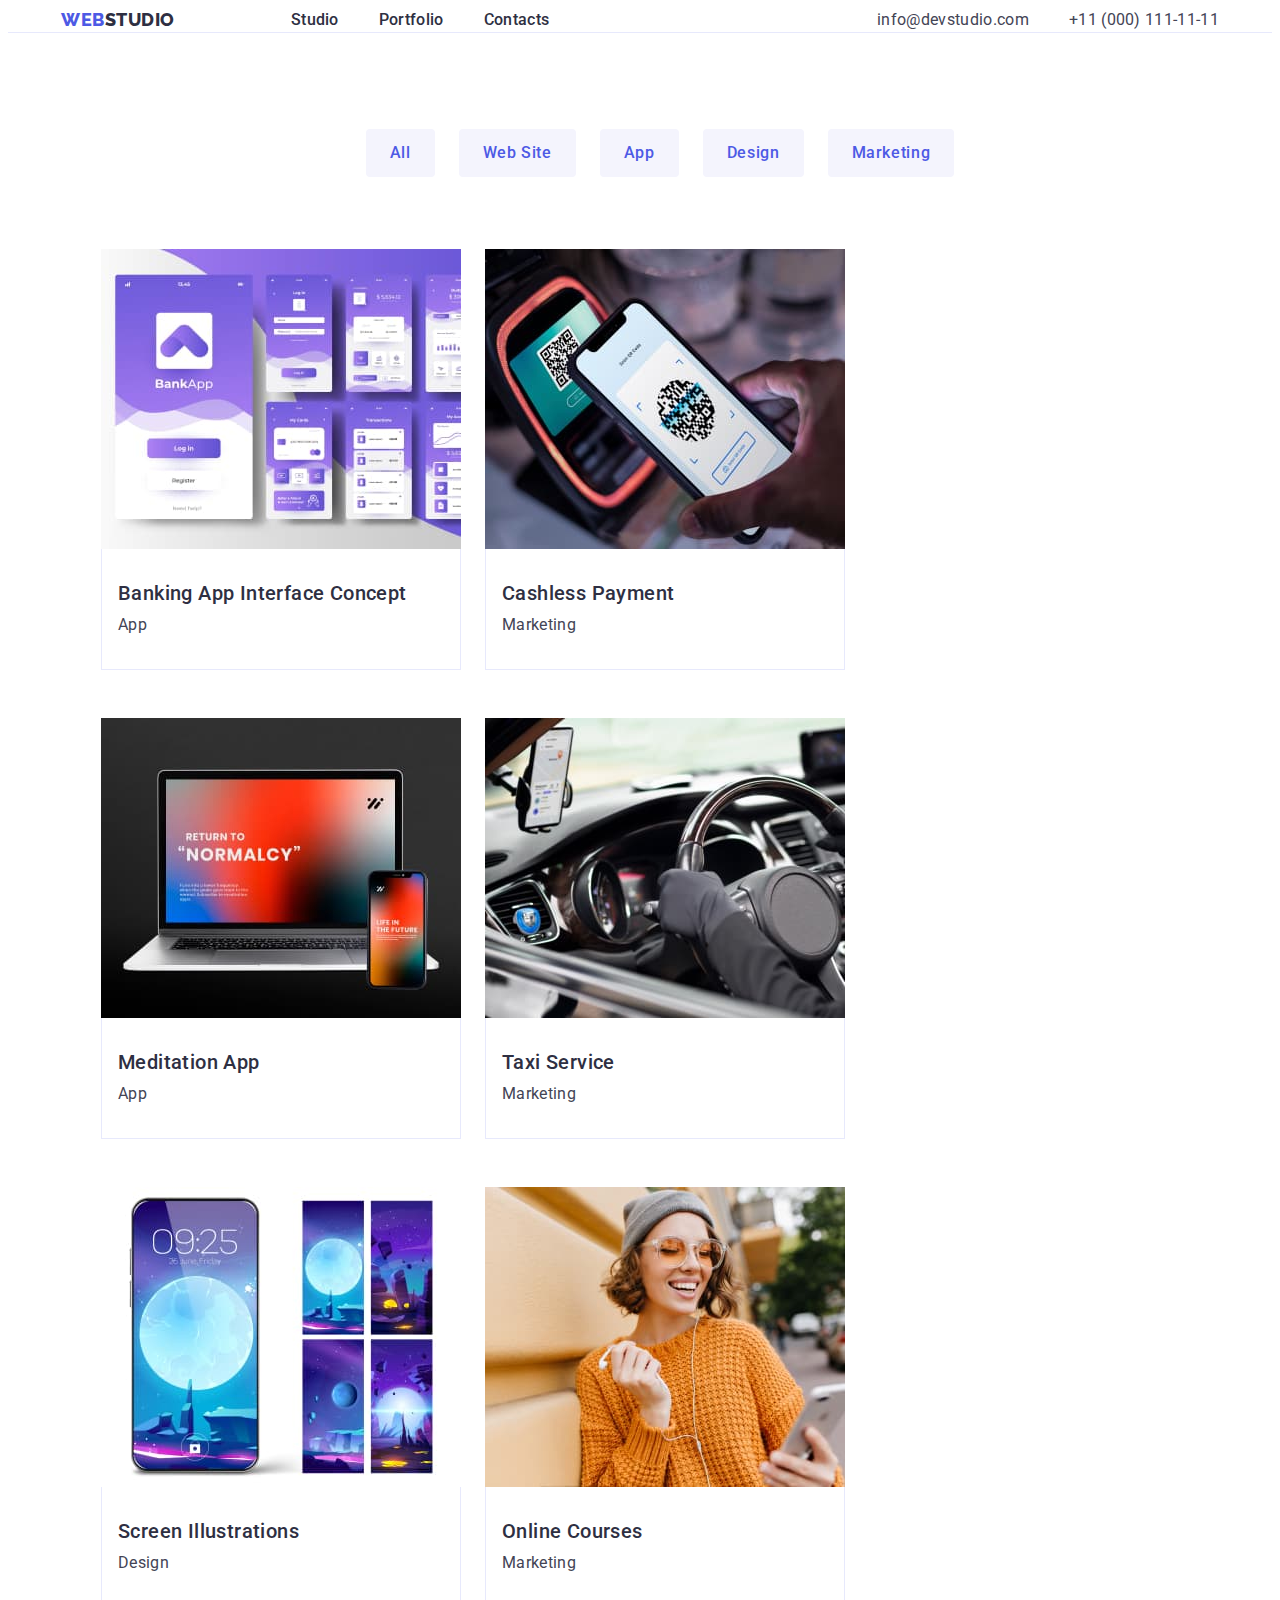
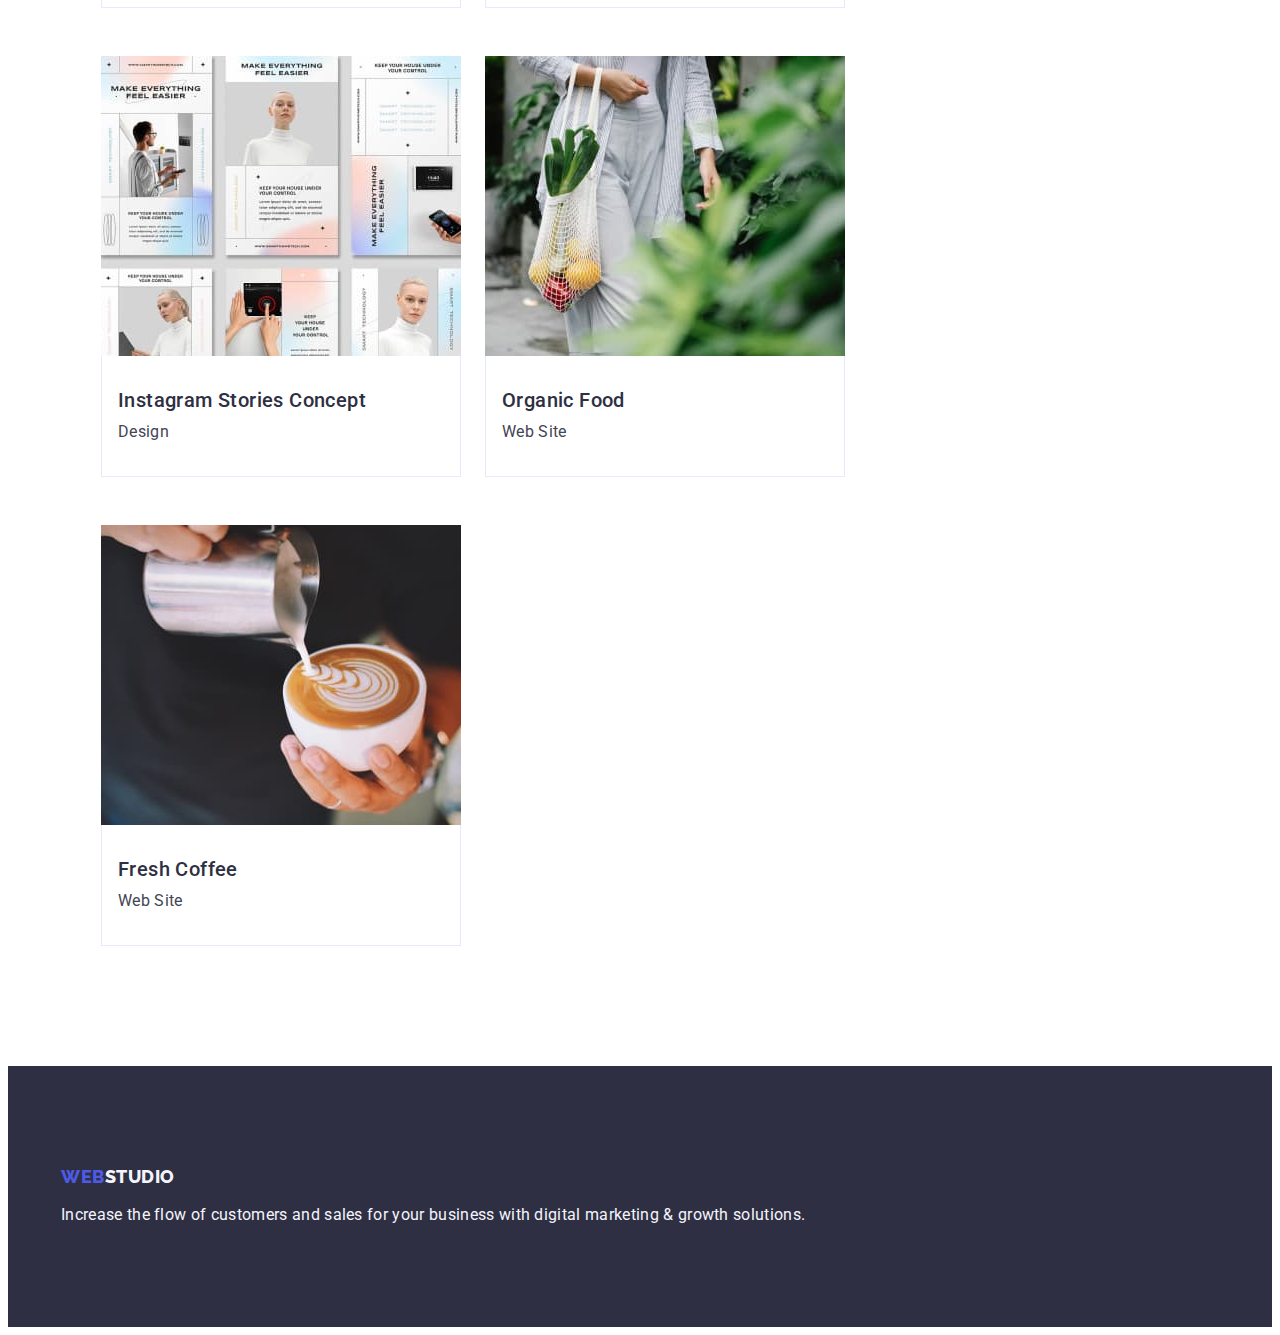
==== commit 30dddedc: "add back" ====
--- a/portfolio.html
+++ b/portfolio.html
@@ -13,7 +13,7 @@
 </head>
 <body>
     <header class="header">
-      <div class="container-nav-portfolio">
+      <div class="container-nav-portfolio container">
       <nav class="header-navigation">
         <a href="./portfolio.html" class="header-logo link">Web<span class="header-logo-studio">Studio</span></a>
         <ul class="header-menu-list list">
--- a/css/styles.css
+++ b/css/styles.css
@@ -307,12 +307,10 @@
     line-height: 1.5;
     letter-spacing: 0.02em;}
 
-.header-address-list{
-    diaplay:flex;
-
-}
-
-    
+
+ .container-nav-portfolio{
+    display:flex;
+ }
 
 /* MAIN SECTION-----BUTTONS---------------------- */
 .button-all {
